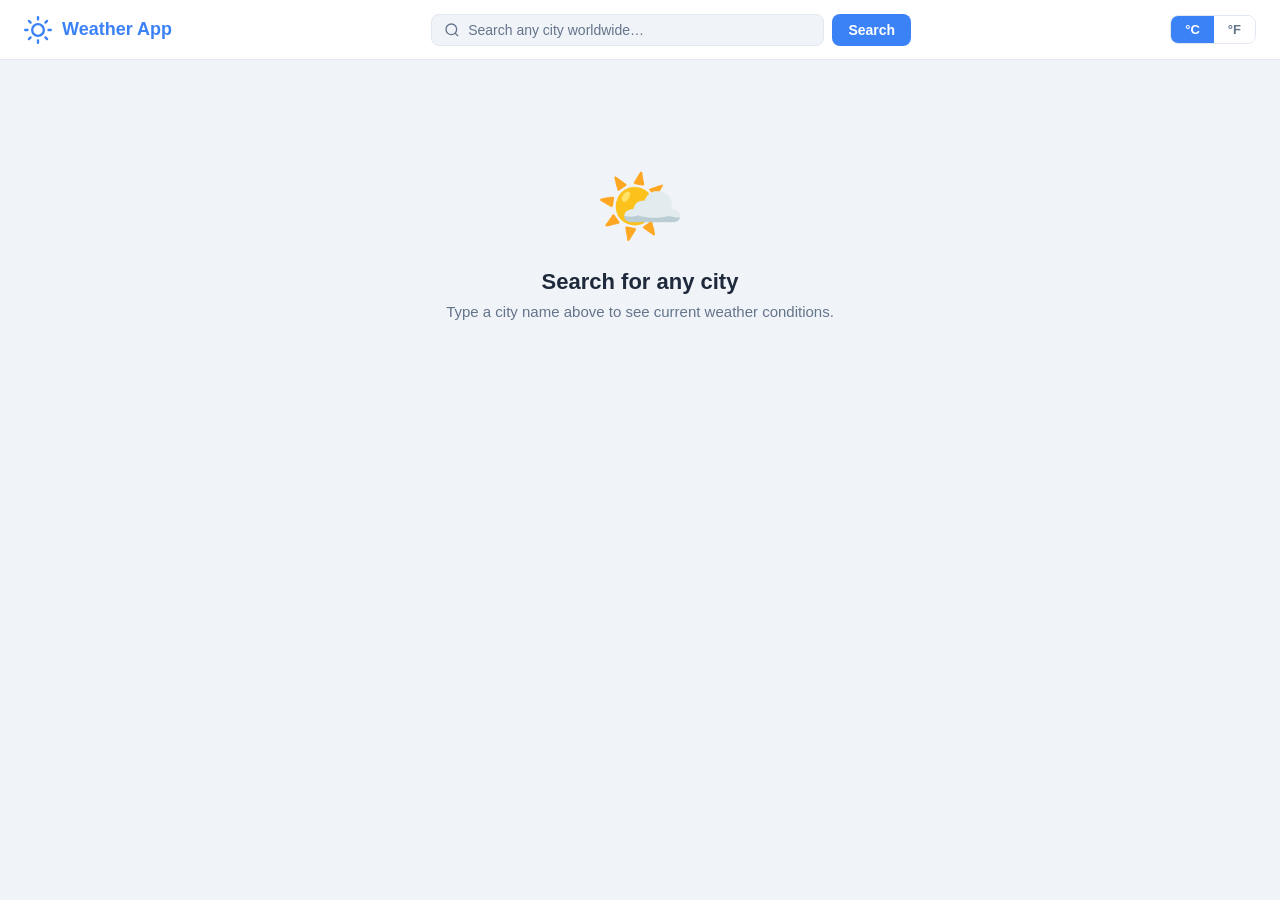
==== index.html @ 0bf8db58 "feat(wp-72): Build the weather dashboard All required functions, data fields, and features are prese" ====
<!DOCTYPE html>
<html lang="en">
<head>
<meta charset="utf-8">
<meta name="viewport" content="width=device-width, initial-scale=1">
<title>Weather App</title>
<style>
  :root {
    --bg-primary: #f0f4f8;
    --bg-card: #ffffff;
    --accent: #3b82f6;
    --accent-light: #dbeafe;
    --text-primary: #1e293b;
    --text-secondary: #64748b;
    --danger: #ef4444;
    --border: #e2e8f0;
    --radius: 12px;
    --shadow: 0 1px 3px rgba(0,0,0,0.08), 0 1px 2px rgba(0,0,0,0.06);
    --shadow-lg: 0 4px 12px rgba(0,0,0,0.1);
  }

  * { margin: 0; padding: 0; box-sizing: border-box; }

  body {
    font-family: -apple-system, BlinkMacSystemFont, "Segoe UI", Roboto, sans-serif;
    background: var(--bg-primary);
    color: var(--text-primary);
    min-height: 100vh;
    display: flex;
    flex-direction: column;
  }

  /* ── Header ─────────────────────────────────────────────────── */
  header {
    display: flex;
    align-items: center;
    justify-content: space-between;
    padding: 0 24px;
    height: 60px;
    background: var(--bg-card);
    border-bottom: 1px solid var(--border);
    flex-shrink: 0;
    position: sticky;
    top: 0;
    z-index: 10;
  }

  .logo {
    display: flex;
    align-items: center;
    gap: 10px;
    font-size: 18px;
    font-weight: 700;
    color: var(--accent);
    flex-shrink: 0;
  }

  .logo svg { width: 28px; height: 28px; }

  /* ── Search Form ─────────────────────────────────────────────── */
  .search-form {
    display: flex;
    align-items: center;
    flex: 1;
    max-width: 480px;
    margin: 0 24px;
  }

  .search-box {
    display: flex;
    align-items: center;
    background: var(--bg-primary);
    border: 1px solid var(--border);
    border-radius: 8px;
    padding: 7px 12px;
    gap: 8px;
    flex: 1;
    transition: border-color 0.15s, box-shadow 0.15s;
  }

  .search-box:focus-within {
    border-color: var(--accent);
    box-shadow: 0 0 0 3px rgba(59,130,246,0.12);
  }

  .search-box svg { flex-shrink: 0; color: var(--text-secondary); }

  .search-box input {
    border: none;
    background: transparent;
    outline: none;
    font-size: 14px;
    width: 100%;
    color: var(--text-primary);
  }

  .search-box input::placeholder { color: var(--text-secondary); }

  .search-btn {
    margin-left: 8px;
    padding: 8px 16px;
    background: var(--accent);
    color: white;
    border: none;
    border-radius: 8px;
    font-size: 14px;
    font-weight: 600;
    cursor: pointer;
    transition: background 0.15s;
    white-space: nowrap;
  }
  .search-btn:hover { background: #2563eb; }
  .search-btn:disabled { background: var(--text-secondary); cursor: not-allowed; }

  /* ── Unit Toggle ─────────────────────────────────────────────── */
  .unit-toggle {
    display: flex;
    border-radius: 8px;
    overflow: hidden;
    border: 1px solid var(--border);
    flex-shrink: 0;
  }

  .unit-toggle button {
    padding: 6px 14px;
    border: none;
    background: var(--bg-card);
    cursor: pointer;
    font-size: 13px;
    font-weight: 600;
    color: var(--text-secondary);
    transition: background 0.15s, color 0.15s;
  }

  .unit-toggle button.active {
    background: var(--accent);
    color: white;
  }

  /* ── Main Content ────────────────────────────────────────────── */
  main {
    flex: 1;
    padding: 32px 24px;
    max-width: 900px;
    width: 100%;
    margin: 0 auto;
  }

  /* ── Recent Searches ─────────────────────────────────────────── */
  .recent-section {
    margin-bottom: 24px;
    display: none;
  }

  .recent-section.visible { display: block; }

  .recent-label {
    font-size: 12px;
    font-weight: 600;
    text-transform: uppercase;
    letter-spacing: 0.05em;
    color: var(--text-secondary);
    margin-bottom: 10px;
  }

  .recent-list {
    display: flex;
    flex-wrap: wrap;
    gap: 8px;
  }

  .recent-chip {
    display: flex;
    align-items: center;
    gap: 6px;
    padding: 6px 12px;
    background: var(--bg-card);
    border: 1px solid var(--border);
    border-radius: 20px;
    font-size: 13px;
    cursor: pointer;
    transition: border-color 0.15s, background 0.15s;
  }

  .recent-chip:hover {
    border-color: var(--accent);
    background: var(--accent-light);
    color: var(--accent);
  }

  /* ── State Containers ────────────────────────────────────────── */
  .state { display: none; }
  .state.active { display: flex; }

  /* Welcome state */
  #welcome-state {
    flex-direction: column;
    align-items: center;
    justify-content: center;
    text-align: center;
    padding: 60px 24px;
    color: var(--text-secondary);
    min-height: 300px;
  }

  #welcome-state .welcome-icon { font-size: 72px; margin-bottom: 20px; }
  #welcome-state h2 { font-size: 22px; color: var(--text-primary); margin-bottom: 8px; font-weight: 700; }
  #welcome-state p { font-size: 15px; }

  /* Loading state */
  #loading-state {
    flex-direction: column;
    align-items: center;
    justify-content: center;
    padding: 60px 24px;
    min-height: 300px;
  }

  .spinner {
    width: 44px;
    height: 44px;
    border: 4px solid var(--border);
    border-top-color: var(--accent);
    border-radius: 50%;
    animation: spin 0.8s linear infinite;
    margin-bottom: 16px;
  }

  @keyframes spin { to { transform: rotate(360deg); } }

  .loading-text { font-size: 15px; color: var(--text-secondary); }

  /* Error state */
  #error-state {
    flex-direction: column;
    align-items: center;
    justify-content: center;
    text-align: center;
    padding: 60px 24px;
    min-height: 300px;
  }

  .error-icon { font-size: 56px; margin-bottom: 16px; }

  #error-state h2 {
    font-size: 20px;
    color: var(--text-primary);
    margin-bottom: 8px;
    font-weight: 700;
  }

  #error-message {
    font-size: 14px;
    color: var(--text-secondary);
    margin-bottom: 20px;
    max-width: 360px;
  }

  .retry-btn {
    padding: 9px 20px;
    background: var(--accent);
    color: white;
    border: none;
    border-radius: 8px;
    font-size: 14px;
    font-weight: 600;
    cursor: pointer;
    transition: background 0.15s;
  }
  .retry-btn:hover { background: #2563eb; }

  /* ── Weather Display ─────────────────────────────────────────── */
  #weather-state {
    flex-direction: column;
  }

  .weather-header {
    margin-bottom: 20px;
  }

  .weather-header h1 {
    font-size: 26px;
    font-weight: 700;
    margin-bottom: 4px;
  }

  .weather-header .updated {
    font-size: 13px;
    color: var(--text-secondary);
  }

  /* Hero weather card */
  .current-weather {
    background: linear-gradient(135deg, #3b82f6, #60a5fa);
    color: white;
    border-radius: var(--radius);
    padding: 36px 40px;
    display: flex;
    align-items: center;
    justify-content: space-between;
    box-shadow: var(--shadow-lg);
    margin-bottom: 20px;
  }

  .current-left {
    display: flex;
    flex-direction: column;
    gap: 6px;
  }

  .weather-icon-large {
    font-size: 72px;
    line-height: 1;
    margin-bottom: 4px;
  }

  .condition-label {
    font-size: 18px;
    font-weight: 500;
    opacity: 0.92;
  }

  .feels-like {
    font-size: 14px;
    opacity: 0.75;
  }

  .current-right {
    text-align: right;
  }

  .temp-value {
    font-size: 72px;
    font-weight: 800;
    line-height: 1;
  }

  .temp-unit-label {
    font-size: 22px;
    font-weight: 600;
    opacity: 0.8;
  }

  /* Detail grid */
  .detail-grid {
    display: grid;
    grid-template-columns: repeat(3, 1fr);
    gap: 16px;
    margin-bottom: 20px;
  }

  .detail-card {
    background: var(--bg-card);
    border-radius: var(--radius);
    padding: 20px 16px;
    box-shadow: var(--shadow);
    text-align: center;
  }

  .detail-icon { font-size: 26px; margin-bottom: 8px; }
  .detail-value { font-size: 20px; font-weight: 700; margin-bottom: 4px; }
  .detail-label {
    font-size: 11px;
    color: var(--text-secondary);
    text-transform: uppercase;
    letter-spacing: 0.05em;
  }

  /* Extra details row */
  .extra-grid {
    display: grid;
    grid-template-columns: repeat(3, 1fr);
    gap: 16px;
    margin-bottom: 24px;
  }

  /* Forecast section */
  .forecast-section h2 {
    font-size: 17px;
    font-weight: 700;
    margin-bottom: 14px;
    color: var(--text-primary);
  }

  .forecast-row {
    display: grid;
    grid-template-columns: repeat(3, 1fr);
    gap: 14px;
  }

  .forecast-day {
    background: var(--bg-card);
    border-radius: var(--radius);
    padding: 20px 12px;
    text-align: center;
    box-shadow: var(--shadow);
    transition: transform 0.15s, box-shadow 0.15s;
  }

  .forecast-day:hover {
    transform: translateY(-2px);
    box-shadow: var(--shadow-lg);
  }

  .forecast-day .day-label {
    font-size: 13px;
    font-weight: 600;
    color: var(--text-secondary);
    margin-bottom: 10px;
  }

  .forecast-day .day-icon { font-size: 32px; margin-bottom: 10px; }

  .forecast-day .day-temp {
    font-size: 17px;
    font-weight: 700;
  }

  .forecast-day .day-low {
    font-size: 13px;
    color: var(--text-secondary);
    margin-top: 2px;
  }

  /* ── Responsive ──────────────────────────────────────────────── */
  @media (max-width: 640px) {
    header {
      flex-wrap: wrap;
      height: auto;
      padding: 12px 16px;
      gap: 10px;
    }

    .search-form {
      order: 3;
      flex: 1 1 100%;
      margin: 0;
    }

    main { padding: 20px 16px; }

    .current-weather {
      flex-direction: column;
      text-align: center;
      padding: 28px 24px;
      gap: 20px;
    }

    .current-right { text-align: center; }
    .temp-value { font-size: 56px; }
    .weather-icon-large { font-size: 56px; }
    .detail-grid { grid-template-columns: repeat(3, 1fr); gap: 10px; }
    .extra-grid { grid-template-columns: repeat(3, 1fr); gap: 10px; }
    .detail-card { padding: 14px 10px; }
    .detail-value { font-size: 16px; }
    .forecast-row { gap: 10px; }
    .forecast-day { padding: 14px 8px; }
  }

  @media (max-width: 400px) {
    .detail-grid { grid-template-columns: 1fr 1fr; }
    .extra-grid { grid-template-columns: 1fr 1fr; }
    .forecast-row { grid-template-columns: 1fr; }
  }
</style>
</head>
<body>

<header>
  <div class="logo">
    <svg viewBox="0 0 24 24" fill="none" stroke="currentColor" stroke-width="2"
         stroke-linecap="round" stroke-linejoin="round" aria-hidden="true">
      <circle cx="12" cy="12" r="5"/>
      <line x1="12" y1="1" x2="12" y2="3"/>
      <line x1="12" y1="21" x2="12" y2="23"/>
      <line x1="4.22" y1="4.22" x2="5.64" y2="5.64"/>
      <line x1="18.36" y1="18.36" x2="19.78" y2="19.78"/>
      <line x1="1" y1="12" x2="3" y2="12"/>
      <line x1="21" y1="12" x2="23" y2="12"/>
      <line x1="4.22" y1="19.78" x2="5.64" y2="18.36"/>
      <line x1="18.36" y1="5.64" x2="19.78" y2="4.22"/>
    </svg>
    Weather App
  </div>

  <form class="search-form" id="search-form" role="search" aria-label="Search for a city">
    <div class="search-box">
      <svg width="16" height="16" viewBox="0 0 24 24" fill="none"
           stroke="currentColor" stroke-width="2" aria-hidden="true">
        <circle cx="11" cy="11" r="8"/>
        <line x1="21" y1="21" x2="16.65" y2="16.65"/>
      </svg>
      <input
        type="search"
        id="city-input"
        placeholder="Search any city worldwide…"
        aria-label="City name"
        autocomplete="off"
        autocorrect="off"
        spellcheck="false"
      >
    </div>
    <button type="submit" class="search-btn" id="search-btn">Search</button>
  </form>

  <div class="unit-toggle" role="radiogroup" aria-label="Temperature unit">
    <button id="btn-c" class="active" role="radio" aria-checked="true">°C</button>
    <button id="btn-f" role="radio" aria-checked="false">°F</button>
  </div>
</header>

<main>
  <!-- Recent searches -->
  <div class="recent-section" id="recent-section" aria-label="Recent searches">
    <div class="recent-label">Recent searches</div>
    <div class="recent-list" id="recent-list"></div>
  </div>

  <!-- Welcome state -->
  <div class="state active" id="welcome-state" aria-live="polite">
    <div class="welcome-icon" aria-hidden="true">🌤️</div>
    <h2>Search for any city</h2>
    <p>Type a city name above to see current weather conditions.</p>
  </div>

  <!-- Loading state -->
  <div class="state" id="loading-state" aria-live="polite" aria-label="Loading weather data">
    <div class="spinner" role="status" aria-label="Loading"></div>
    <div class="loading-text" id="loading-text">Fetching weather data…</div>
  </div>

  <!-- Error state -->
  <div class="state" id="error-state" aria-live="assertive">
    <div class="error-icon" aria-hidden="true">⚠️</div>
    <h2>Something went wrong</h2>
    <p id="error-message">Unable to fetch weather data. Please try again.</p>
    <button class="retry-btn" id="retry-btn" type="button">Try again</button>
  </div>

  <!-- Weather display -->
  <div class="state" id="weather-state" aria-live="polite">
    <!-- populated by renderWeatherData() -->
  </div>
</main>

<script>
(function () {
  "use strict";

  /* ─── State ─────────────────────────────────────────────────── */
  var useFahrenheit = false;
  var lastCity = "";
  var lastData = null;
  var HISTORY_KEY = "weather_search_history";
  var MAX_HISTORY = 8;

  /* ─── Weather code → emoji map ──────────────────────────────── */
  var WEATHER_ICONS = {
    113: "☀️", 116: "⛅", 119: "☁️", 122: "☁️",
    143: "🌫️", 176: "🌦️", 179: "🌨️", 182: "🌧️", 185: "🌧️",
    200: "⛈️", 227: "❄️", 230: "🌨️",
    248: "🌫️", 260: "🌫️",
    263: "🌦️", 266: "🌦️",
    281: "🌧️", 284: "🌧️",
    293: "🌦️", 296: "🌦️",
    299: "🌧️", 302: "🌧️", 305: "🌧️", 308: "🌧️",
    311: "🌧️", 314: "🌧️", 317: "🌧️", 320: "🌨️",
    323: "🌨️", 326: "🌨️", 329: "❄️", 332: "❄️",
    335: "❄️", 338: "❄️", 350: "🌧️",
    353: "🌦️", 356: "🌧️", 359: "🌧️",
    362: "🌨️", 365: "🌨️", 368: "🌨️", 371: "❄️",
    374: "🌨️", 377: "🌨️",
    386: "⛈️", 389: "⛈️", 392: "⛈️", 395: "⛈️"
  };

  function getWeatherIcon(code) {
    return WEATHER_ICONS[parseInt(code, 10)] || "🌡️";
  }

  /* ─── Temperature helpers ───────────────────────────────────── */
  function toF(c) { return Math.round(parseFloat(c) * 9 / 5 + 32); }

  function displayTemp(celsius) {
    var c = parseFloat(celsius);
    if (useFahrenheit) return toF(c) + "°F";
    return Math.round(c) + "°C";
  }

  function tempNumeric(celsius) {
    var c = parseFloat(celsius);
    return useFahrenheit ? toF(c) : Math.round(c);
  }

  function tempUnitLabel() {
    return useFahrenheit ? "°F" : "°C";
  }

  /* ─── localStorage history ──────────────────────────────────── */
  function loadHistory() {
    try {
      var raw = localStorage.getItem(HISTORY_KEY);
      return raw ? JSON.parse(raw) : [];
    } catch (e) {
      return [];
    }
  }

  function saveToHistory(cityName) {
    var history = loadHistory();
    history = history.filter(function (h) {
      return h.toLowerCase() !== cityName.toLowerCase();
    });
    history.unshift(cityName);
    if (history.length > MAX_HISTORY) history = history.slice(0, MAX_HISTORY);
    try {
      localStorage.setItem(HISTORY_KEY, JSON.stringify(history));
    } catch (e) { /* storage unavailable */ }
    renderHistory();
  }

  function renderHistory() {
    var history = loadHistory();
    var section = document.getElementById("recent-section");
    var list = document.getElementById("recent-list");

    if (!history.length) {
      section.classList.remove("visible");
      return;
    }

    section.classList.add("visible");
    list.innerHTML = "";
    history.forEach(function (city) {
      var chip = document.createElement("button");
      chip.type = "button";
      chip.className = "recent-chip";
      chip.textContent = city;
      chip.setAttribute("aria-label", "Search " + city);
      chip.addEventListener("click", function () {
        document.getElementById("city-input").value = city;
        handleSearch(city);
      });
      list.appendChild(chip);
    });
  }

  /* ─── API ────────────────────────────────────────────────────── */
  async function getWeatherData(city) {
    var url = "https://wttr.in/" + encodeURIComponent(city.trim()) + "?format=j1";
    var response = await fetch(url);

    if (!response.ok) {
      throw new Error("City not found or server error (HTTP " + response.status + ").");
    }

    var data = await response.json();

    // wttr.in returns data for (0,0) with empty areaName when city is unknown
    var areaName = (
      data.nearest_area &&
      data.nearest_area[0] &&
      data.nearest_area[0].areaName &&
      data.nearest_area[0].areaName[0] &&
      data.nearest_area[0].areaName[0].value
    ) || "";

    if (!areaName) {
      throw new Error("City “" + city + "” not found. Please check the spelling and try again.");
    }

    return data;
  }

  /* ─── Render ─────────────────────────────────────────────────── */
  function renderWeatherData(data) {
    var cc = data.current_condition[0];
    var area = data.nearest_area[0];
    var areaName = area.areaName[0].value;
    var country = area.country[0].value;
    var region = (area.region && area.region[0] && area.region[0].value) || "";

    var cityDisplay = areaName + (region && region !== areaName ? ", " + region : "") + ", " + country;

    var code = cc.weatherCode;
    var icon = getWeatherIcon(code);
    var desc = (cc.weatherDesc && cc.weatherDesc[0] && cc.weatherDesc[0].value) || "N/A";
    var uvIndex = cc.uvIndex || "N/A";
    var visibility = cc.visibility || "N/A";
    var windDir = cc.winddir16Point || "";
    var windKph = cc.windspeedKmph || "0";
    var windMph = cc.windspeedMiles || "0";
    var windDisplay = useFahrenheit
      ? windMph + " mph " + windDir
      : windKph + " km/h " + windDir;

    var now = new Date();
    var updated = now.toLocaleTimeString([], { hour: "2-digit", minute: "2-digit" });

    // Build 3-day forecast from data.weather[]
    var forecastHtml = "";
    if (data.weather && data.weather.length) {
      forecastHtml = data.weather.map(function (day, idx) {
        var dayDate = new Date(day.date + "T12:00:00");
        var dayLabel = idx === 0 ? "Today"
          : dayDate.toLocaleDateString([], { weekday: "short" });

        // Use midday hourly condition for icon if available
        var dayCode = day.hourly && day.hourly[4]
          ? day.hourly[4].weatherCode
          : (day.hourly && day.hourly[0] ? day.hourly[0].weatherCode : code);
        var dayIcon = getWeatherIcon(dayCode);

        var hiC = day.maxtempC;
        var loC = day.mintempC;
        var hiF = day.maxtempF;
        var loF = day.mintempF;
        var hiDisplay = useFahrenheit ? Math.round(hiF) + "°F" : Math.round(hiC) + "°C";
        var loDisplay = useFahrenheit ? Math.round(loF) + "°F" : Math.round(loC) + "°C";

        return '<div class="forecast-day">' +
          '<div class="day-label">' + dayLabel + '</div>' +
          '<div class="day-icon" aria-hidden="true">' + dayIcon + '</div>' +
          '<div class="day-temp">' + hiDisplay + '</div>' +
          '<div class="day-low">' + loDisplay + '</div>' +
          '</div>';
      }).join("");
    }

    var panel = document.getElementById("weather-state");
    panel.innerHTML =
      '<div class="weather-header">' +
        '<h1 id="weather-city-name">' + escapeHtml(cityDisplay) + '</h1>' +
        '<div class="updated">Updated at ' + updated + '</div>' +
      '</div>' +

      '<div class="current-weather" role="region" aria-label="Current conditions">' +
        '<div class="current-left">' +
          '<div class="weather-icon-large" aria-label="' + escapeHtml(desc) + '">' + icon + '</div>' +
          '<div class="condition-label">' + escapeHtml(desc) + '</div>' +
          '<div class="feels-like">Feels like ' + displayTemp(cc.FeelsLikeC) + '</div>' +
        '</div>' +
        '<div class="current-right">' +
          '<div class="temp-value" id="hero-temp">' + tempNumeric(cc.temp_C) + '</div>' +
          '<div class="temp-unit-label">' + tempUnitLabel() + '</div>' +
        '</div>' +
      '</div>' +

      '<div class="detail-grid" role="region" aria-label="Weather details">' +
        '<div class="detail-card">' +
          '<div class="detail-icon" aria-hidden="true">💧</div>' +
          '<div class="detail-value">' + cc.humidity + '%</div>' +
          '<div class="detail-label">Humidity</div>' +
        '</div>' +
        '<div class="detail-card">' +
          '<div class="detail-icon" aria-hidden="true">🌬️</div>' +
          '<div class="detail-value">' + escapeHtml(windDisplay) + '</div>' +
          '<div class="detail-label">Wind</div>' +
        '</div>' +
        '<div class="detail-card">' +
          '<div class="detail-icon" aria-hidden="true">📊</div>' +
          '<div class="detail-value">' + cc.pressure + ' hPa</div>' +
          '<div class="detail-label">Pressure</div>' +
        '</div>' +
      '</div>' +

      '<div class="extra-grid" role="region" aria-label="Additional details">' +
        '<div class="detail-card">' +
          '<div class="detail-icon" aria-hidden="true">☀️</div>' +
          '<div class="detail-value">' + uvIndex + '</div>' +
          '<div class="detail-label">UV Index</div>' +
        '</div>' +
        '<div class="detail-card">' +
          '<div class="detail-icon" aria-hidden="true">👁️</div>' +
          '<div class="detail-value">' + visibility + ' km</div>' +
          '<div class="detail-label">Visibility</div>' +
        '</div>' +
        '<div class="detail-card">' +
          '<div class="detail-icon" aria-hidden="true">🌡️</div>' +
          '<div class="detail-value">' + displayTemp(cc.temp_C) + '</div>' +
          '<div class="detail-label">Temperature</div>' +
        '</div>' +
      '</div>' +

      (forecastHtml
        ? '<div class="forecast-section" role="region" aria-label="3-day forecast">' +
            '<h2>3-Day Forecast</h2>' +
            '<div class="forecast-row">' + forecastHtml + '</div>' +
          '</div>'
        : "");
  }

  /* ─── XSS protection ────────────────────────────────────────── */
  function escapeHtml(str) {
    return String(str)
      .replace(/&/g, "&amp;")
      .replace(/</g, "&lt;")
      .replace(/>/g, "&gt;")
      .replace(/"/g, "&quot;")
      .replace(/'/g, "&#39;");
  }

  /* ─── State management ──────────────────────────────────────── */
  function showState(name) {
    ["welcome-state", "loading-state", "error-state", "weather-state"].forEach(function (id) {
      var el = document.getElementById(id);
      if (el) {
        el.classList.toggle("active", id === name);
      }
    });
  }

  function showError(msg) {
    document.getElementById("error-message").textContent = msg;
    showState("error-state");
  }

  /* ─── Handle search ─────────────────────────────────────────── */
  async function handleSearch(city) {
    city = (city || "").trim();
    if (!city) return;

    lastCity = city;
    showState("loading-state");
    document.getElementById("loading-text").textContent = 'Fetching weather for "' + city + '"…';
    document.getElementById("search-btn").disabled = true;

    try {
      var data = await getWeatherData(city);
      lastData = data;
      saveToHistory(city);
      renderWeatherData(data);
      showState("weather-state");
    } catch (err) {
      var msg = (err && err.message) || "Unable to fetch weather data. Please try again.";
      showError(msg);
    } finally {
      document.getElementById("search-btn").disabled = false;
    }
  }

  /* ─── Re-render on unit toggle (no new fetch) ───────────────── */
  function rerenderIfLoaded() {
    if (lastData) {
      renderWeatherData(lastData);
      showState("weather-state");
    }
  }

  /* ─── Event listeners ───────────────────────────────────────── */
  document.getElementById("search-form").addEventListener("submit", function (e) {
    e.preventDefault();
    handleSearch(document.getElementById("city-input").value);
  });

  document.getElementById("btn-c").addEventListener("click", function () {
    if (useFahrenheit) {
      useFahrenheit = false;
      document.getElementById("btn-c").classList.add("active");
      document.getElementById("btn-c").setAttribute("aria-checked", "true");
      document.getElementById("btn-f").classList.remove("active");
      document.getElementById("btn-f").setAttribute("aria-checked", "false");
      rerenderIfLoaded();
    }
  });

  document.getElementById("btn-f").addEventListener("click", function () {
    if (!useFahrenheit) {
      useFahrenheit = true;
      document.getElementById("btn-f").classList.add("active");
      document.getElementById("btn-f").setAttribute("aria-checked", "true");
      document.getElementById("btn-c").classList.remove("active");
      document.getElementById("btn-c").setAttribute("aria-checked", "false");
      rerenderIfLoaded();
    }
  });

  document.getElementById("retry-btn").addEventListener("click", function () {
    if (lastCity) handleSearch(lastCity);
    else showState("welcome-state");
  });

  /* ─── Init ──────────────────────────────────────────────────── */
  renderHistory();

  // Restore last unit preference
  try {
    if (localStorage.getItem("weather_unit") === "F") {
      useFahrenheit = true;
      document.getElementById("btn-f").classList.add("active");
      document.getElementById("btn-f").setAttribute("aria-checked", "true");
      document.getElementById("btn-c").classList.remove("active");
      document.getElementById("btn-c").setAttribute("aria-checked", "false");
    }
  } catch (e) { /* ignore */ }

  // Persist unit preference on toggle
  document.getElementById("btn-c").addEventListener("click", function () {
    try { localStorage.setItem("weather_unit", "C"); } catch (e) { /* ignore */ }
  });
  document.getElementById("btn-f").addEventListener("click", function () {
    try { localStorage.setItem("weather_unit", "F"); } catch (e) { /* ignore */ }
  });

})();
</script>
</body>
</html>
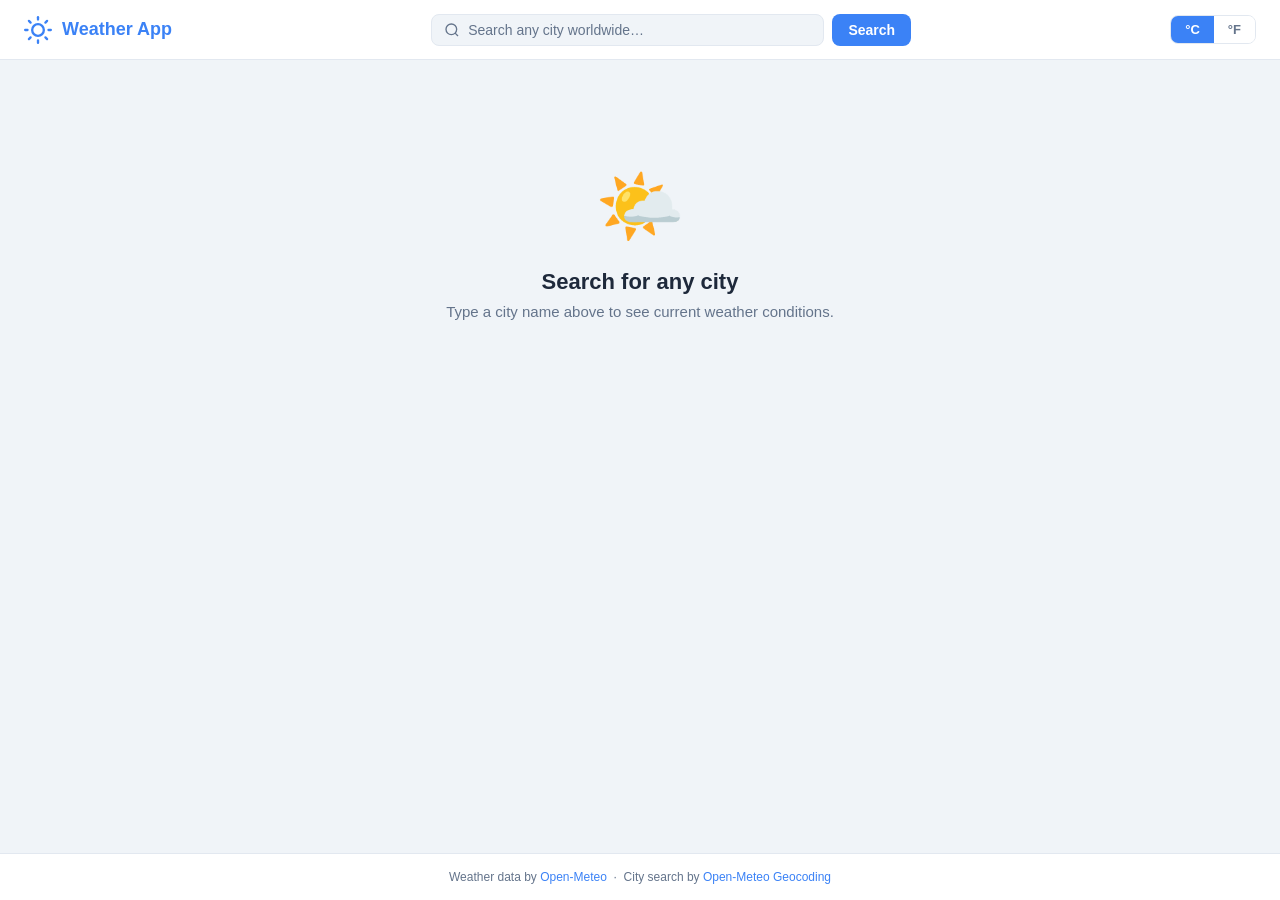
==== commit 56da8329: "feat(wp-76): Implement error handling and polish the UI Everything checks out. Here's a summary of w" ====
--- a/index.html
+++ b/index.html
@@ -66,6 +66,11 @@
     margin: 0 24px;
   }
 
+  .search-wrapper {
+    position: relative;
+    flex: 1;
+  }
+
   .search-box {
     display: flex;
     align-items: center;
@@ -74,7 +79,7 @@
     border-radius: 8px;
     padding: 7px 12px;
     gap: 8px;
-    flex: 1;
+    width: 100%;
     transition: border-color 0.15s, box-shadow 0.15s;
   }
 
@@ -96,6 +101,54 @@
 
   .search-box input::placeholder { color: var(--text-secondary); }
 
+  /* ── City Dropdown ───────────────────────────────────────────── */
+  .city-dropdown {
+    position: absolute;
+    top: calc(100% + 4px);
+    left: 0;
+    right: 0;
+    background: var(--bg-card);
+    border: 1px solid var(--border);
+    border-radius: 8px;
+    box-shadow: var(--shadow-lg);
+    z-index: 200;
+    overflow: hidden;
+  }
+
+  .city-dropdown[hidden] { display: none; }
+
+  .city-dropdown-item {
+    display: flex;
+    align-items: baseline;
+    gap: 8px;
+    padding: 10px 14px;
+    cursor: pointer;
+    font-size: 14px;
+    transition: background 0.1s;
+    border-bottom: 1px solid var(--border);
+  }
+
+  .city-dropdown-item:last-child { border-bottom: none; }
+
+  .city-dropdown-item:hover,
+  .city-dropdown-item.highlighted {
+    background: var(--accent-light);
+  }
+
+  .city-dropdown-item .city-name {
+    font-weight: 600;
+    color: var(--text-primary);
+  }
+
+  .city-dropdown-item .city-region {
+    font-size: 12px;
+    color: var(--text-secondary);
+    white-space: nowrap;
+    overflow: hidden;
+    text-overflow: ellipsis;
+  }
+
+  /* ── Search Button ───────────────────────────────────────────── */
   .search-btn {
     margin-left: 8px;
     padding: 8px 16px;
@@ -460,8 +513,64 @@
   @media (max-width: 400px) {
     .detail-grid { grid-template-columns: 1fr 1fr; }
     .extra-grid { grid-template-columns: 1fr 1fr; }
+    .detail-grid .detail-card:last-child,
+    .extra-grid .detail-card:last-child { grid-column: span 2; }
     .forecast-row { grid-template-columns: 1fr; }
   }
+
+  /* ── Search loading indicator ────────────────────────────────── */
+  .search-spinner {
+    width: 14px;
+    height: 14px;
+    border: 2px solid var(--border);
+    border-top-color: var(--accent);
+    border-radius: 50%;
+    animation: spin 0.7s linear infinite;
+    flex-shrink: 0;
+    display: none;
+  }
+
+  .search-spinner.visible { display: block; }
+
+  /* ── Dropdown empty/error states ─────────────────────────────── */
+  .city-dropdown-empty {
+    padding: 12px 14px;
+    font-size: 13px;
+    color: var(--text-secondary);
+    text-align: center;
+    font-style: italic;
+  }
+
+  /* ── State fade-in transitions ───────────────────────────────── */
+  .state.active {
+    animation: stateFadeIn 0.18s ease-out;
+  }
+
+  @keyframes stateFadeIn {
+    from { opacity: 0; transform: translateY(5px); }
+    to   { opacity: 1; transform: translateY(0); }
+  }
+
+  /* ── Footer ──────────────────────────────────────────────────── */
+  footer {
+    text-align: center;
+    padding: 16px 24px;
+    font-size: 12px;
+    color: var(--text-secondary);
+    border-top: 1px solid var(--border);
+    background: var(--bg-card);
+    margin-top: auto;
+  }
+
+  footer a {
+    color: var(--accent);
+    text-decoration: none;
+  }
+
+  footer a:hover { text-decoration: underline; }
+
+  /* ── Error type icon variants ────────────────────────────────── */
+  .error-icon { transition: none; }
 </style>
 </head>
 <body>
@@ -484,21 +593,28 @@
   </div>
 
   <form class="search-form" id="search-form" role="search" aria-label="Search for a city">
-    <div class="search-box">
-      <svg width="16" height="16" viewBox="0 0 24 24" fill="none"
-           stroke="currentColor" stroke-width="2" aria-hidden="true">
-        <circle cx="11" cy="11" r="8"/>
-        <line x1="21" y1="21" x2="16.65" y2="16.65"/>
-      </svg>
-      <input
-        type="search"
-        id="city-input"
-        placeholder="Search any city worldwide…"
-        aria-label="City name"
-        autocomplete="off"
-        autocorrect="off"
-        spellcheck="false"
-      >
+    <div class="search-wrapper">
+      <div class="search-box">
+        <svg width="16" height="16" viewBox="0 0 24 24" fill="none"
+             stroke="currentColor" stroke-width="2" aria-hidden="true">
+          <circle cx="11" cy="11" r="8"/>
+          <line x1="21" y1="21" x2="16.65" y2="16.65"/>
+        </svg>
+        <span class="search-spinner" id="search-spinner" aria-hidden="true"></span>
+        <input
+          type="search"
+          id="city-input"
+          placeholder="Search any city worldwide…"
+          aria-label="City name"
+          aria-autocomplete="list"
+          aria-controls="city-dropdown"
+          autocomplete="off"
+          autocorrect="off"
+          spellcheck="false"
+        >
+      </div>
+      <div id="city-dropdown" class="city-dropdown" role="listbox"
+           aria-label="City suggestions" hidden></div>
     </div>
     <button type="submit" class="search-btn" id="search-btn">Search</button>
   </form>
@@ -543,38 +659,61 @@
   </div>
 </main>
 
+<footer>
+  Weather data by <a href="https://open-meteo.com/" target="_blank" rel="noopener noreferrer">Open-Meteo</a>
+  &nbsp;&middot;&nbsp;
+  City search by <a href="https://open-meteo.com/en/docs/geocoding-api" target="_blank" rel="noopener noreferrer">Open-Meteo Geocoding</a>
+</footer>
+
 <script>
 (function () {
   "use strict";
 
   /* ─── State ─────────────────────────────────────────────────── */
   var useFahrenheit = false;
-  var lastCity = "";
-  var lastData = null;
-  var HISTORY_KEY = "weather_search_history";
+  var lastCity = null;   // city info object: { name, displayName, lat, lon }
+  var lastData = null;   // Open-Meteo weather response
+  var HISTORY_KEY = "weather_v2_history";
   var MAX_HISTORY = 8;
 
-  /* ─── Weather code → emoji map ──────────────────────────────── */
-  var WEATHER_ICONS = {
-    113: "☀️", 116: "⛅", 119: "☁️", 122: "☁️",
-    143: "🌫️", 176: "🌦️", 179: "🌨️", 182: "🌧️", 185: "🌧️",
-    200: "⛈️", 227: "❄️", 230: "🌨️",
-    248: "🌫️", 260: "🌫️",
-    263: "🌦️", 266: "🌦️",
-    281: "🌧️", 284: "🌧️",
-    293: "🌦️", 296: "🌦️",
-    299: "🌧️", 302: "🌧️", 305: "🌧️", 308: "🌧️",
-    311: "🌧️", 314: "🌧️", 317: "🌧️", 320: "🌨️",
-    323: "🌨️", 326: "🌨️", 329: "❄️", 332: "❄️",
-    335: "❄️", 338: "❄️", 350: "🌧️",
-    353: "🌦️", 356: "🌧️", 359: "🌧️",
-    362: "🌨️", 365: "🌨️", 368: "🌨️", 371: "❄️",
-    374: "🌨️", 377: "🌨️",
-    386: "⛈️", 389: "⛈️", 392: "⛈️", 395: "⛈️"
+  /* ─── WMO weather code maps ─────────────────────────────────── */
+  var WMO_ICONS = {
+    0: "☀️",
+    1: "🌤️", 2: "⛅", 3: "☁️",
+    45: "🌫️", 48: "🌫️",
+    51: "🌦️", 53: "🌦️", 55: "🌧️",
+    56: "🌧️", 57: "🌧️",
+    61: "🌦️", 63: "🌧️", 65: "🌧️",
+    66: "🌧️", 67: "🌧️",
+    71: "🌨️", 73: "🌨️", 75: "❄️",
+    77: "❄️",
+    80: "🌦️", 81: "🌧️", 82: "🌧️",
+    85: "🌨️", 86: "❄️",
+    95: "⛈️", 96: "⛈️", 99: "⛈️"
   };
 
+  var WMO_DESCRIPTIONS = {
+    0: "Clear sky",
+    1: "Mainly clear", 2: "Partly cloudy", 3: "Overcast",
+    45: "Fog", 48: "Rime fog",
+    51: "Light drizzle", 53: "Moderate drizzle", 55: "Dense drizzle",
+    56: "Light freezing drizzle", 57: "Freezing drizzle",
+    61: "Slight rain", 63: "Moderate rain", 65: "Heavy rain",
+    66: "Slight freezing rain", 67: "Heavy freezing rain",
+    71: "Slight snow", 73: "Moderate snow", 75: "Heavy snow",
+    77: "Snow grains",
+    80: "Slight showers", 81: "Moderate showers", 82: "Violent showers",
+    85: "Slight snow showers", 86: "Heavy snow showers",
+    95: "Thunderstorm",
+    96: "Thunderstorm with hail", 99: "Thunderstorm with heavy hail"
+  };
+
   function getWeatherIcon(code) {
-    return WEATHER_ICONS[parseInt(code, 10)] || "🌡️";
+    return WMO_ICONS[parseInt(code, 10)] || "🌡️";
+  }
+
+  function getWeatherDesc(code) {
+    return WMO_DESCRIPTIONS[parseInt(code, 10)] || "Unknown";
   }
 
   /* ─── Temperature helpers ───────────────────────────────────── */
@@ -582,17 +721,76 @@
 
   function displayTemp(celsius) {
     var c = parseFloat(celsius);
+    if (isNaN(c)) return "N/A";
     if (useFahrenheit) return toF(c) + "°F";
     return Math.round(c) + "°C";
   }
 
   function tempNumeric(celsius) {
     var c = parseFloat(celsius);
+    if (isNaN(c)) return "–";
     return useFahrenheit ? toF(c) : Math.round(c);
   }
 
   function tempUnitLabel() {
     return useFahrenheit ? "°F" : "°C";
+  }
+
+  /* ─── Wind helpers ──────────────────────────────────────────── */
+  function degreesToCompass(deg) {
+    var dirs = ["N","NNE","NE","ENE","E","ESE","SE","SSE","S","SSW","SW","WSW","W","WNW","NW","NNW"];
+    return dirs[Math.round(parseFloat(deg) / 22.5) % 16] || "";
+  }
+
+  /* ─── XSS protection ────────────────────────────────────────── */
+  function escapeHtml(str) {
+    return String(str)
+      .replace(/&/g, "&amp;")
+      .replace(/</g, "&lt;")
+      .replace(/>/g, "&gt;")
+      .replace(/"/g, "&quot;")
+      .replace(/'/g, "&#39;");
+  }
+
+  /* ─── Debounce utility ──────────────────────────────────────── */
+  function debounce(fn, delay) {
+    var timer;
+    return function () {
+      var args = arguments;
+      var ctx = this;
+      clearTimeout(timer);
+      timer = setTimeout(function () { fn.apply(ctx, args); }, delay);
+    };
+  }
+
+  /* ─── Network helpers ───────────────────────────────────────── */
+  function isOnline() {
+    return typeof navigator.onLine === "undefined" || navigator.onLine;
+  }
+
+  function classifyFetchError(err, status) {
+    if (!isOnline()) {
+      return { type: "network", message: "No internet connection. Please check your network and try again." };
+    }
+    if (err && err.name === "AbortError") {
+      return { type: "timeout", message: "Request timed out. Please check your connection and try again." };
+    }
+    if (status === 429) {
+      return { type: "rate-limit", message: "Too many requests. Please wait a moment and try again." };
+    }
+    if (status >= 500) {
+      return { type: "server", message: "Weather service is temporarily unavailable. Please try again later." };
+    }
+    if (err && err.message) {
+      return { type: "unknown", message: err.message };
+    }
+    return { type: "unknown", message: "Unable to fetch weather data. Please try again." };
+  }
+
+  /* ─── Search spinner ─────────────────────────────────────────── */
+  function setSearchSpinner(visible) {
+    var el = document.getElementById("search-spinner");
+    if (el) el.classList.toggle("visible", !!visible);
   }
 
   /* ─── localStorage history ──────────────────────────────────── */
@@ -605,12 +803,12 @@
     }
   }
 
-  function saveToHistory(cityName) {
+  function saveToHistory(cityInfo) {
     var history = loadHistory();
     history = history.filter(function (h) {
-      return h.toLowerCase() !== cityName.toLowerCase();
+      return h.displayName.toLowerCase() !== cityInfo.displayName.toLowerCase();
     });
-    history.unshift(cityName);
+    history.unshift(cityInfo);
     if (history.length > MAX_HISTORY) history = history.slice(0, MAX_HISTORY);
     try {
       localStorage.setItem(HISTORY_KEY, JSON.stringify(history));
@@ -630,93 +828,237 @@
 
     section.classList.add("visible");
     list.innerHTML = "";
-    history.forEach(function (city) {
+    history.forEach(function (cityInfo) {
       var chip = document.createElement("button");
       chip.type = "button";
       chip.className = "recent-chip";
-      chip.textContent = city;
-      chip.setAttribute("aria-label", "Search " + city);
+      chip.textContent = cityInfo.displayName || cityInfo.name;
+      chip.setAttribute("aria-label", "Search " + (cityInfo.displayName || cityInfo.name));
       chip.addEventListener("click", function () {
-        document.getElementById("city-input").value = city;
-        handleSearch(city);
+        document.getElementById("city-input").value = cityInfo.displayName || cityInfo.name;
+        hideDropdown();
+        handleSearchByCity(cityInfo);
       });
       list.appendChild(chip);
     });
   }
 
-  /* ─── API ────────────────────────────────────────────────────── */
-  async function getWeatherData(city) {
-    var url = "https://wttr.in/" + encodeURIComponent(city.trim()) + "?format=j1";
-    var response = await fetch(url);
-
-    if (!response.ok) {
-      throw new Error("City not found or server error (HTTP " + response.status + ").");
-    }
-
+  /* ─── Geocoding API ─────────────────────────────────────────── */
+  var geocodeAbort = null;
+
+  async function fetchCitySuggestions(query, signal) {
+    var url = "https://geocoding-api.open-meteo.com/v1/search?name=" +
+      encodeURIComponent(query) + "&count=5&language=en&format=json";
+    var response = await fetch(url, signal ? { signal: signal } : {});
+    if (!response.ok) return [];
     var data = await response.json();
-
-    // wttr.in returns data for (0,0) with empty areaName when city is unknown
-    var areaName = (
-      data.nearest_area &&
-      data.nearest_area[0] &&
-      data.nearest_area[0].areaName &&
-      data.nearest_area[0].areaName[0] &&
-      data.nearest_area[0].areaName[0].value
-    ) || "";
-
-    if (!areaName) {
-      throw new Error("City “" + city + "” not found. Please check the spelling and try again.");
-    }
-
-    return data;
-  }
-
-  /* ─── Render ─────────────────────────────────────────────────── */
-  function renderWeatherData(data) {
-    var cc = data.current_condition[0];
-    var area = data.nearest_area[0];
-    var areaName = area.areaName[0].value;
-    var country = area.country[0].value;
-    var region = (area.region && area.region[0] && area.region[0].value) || "";
-
-    var cityDisplay = areaName + (region && region !== areaName ? ", " + region : "") + ", " + country;
-
-    var code = cc.weatherCode;
+    return data.results || [];
+  }
+
+  function buildCityInfo(geoResult) {
+    var parts = [geoResult.name];
+    if (geoResult.admin1 && geoResult.admin1 !== geoResult.name) {
+      parts.push(geoResult.admin1);
+    }
+    if (geoResult.country) parts.push(geoResult.country);
+    return {
+      name: geoResult.name,
+      displayName: parts.filter(Boolean).join(", "),
+      lat: geoResult.latitude,
+      lon: geoResult.longitude
+    };
+  }
+
+  /* ─── Open-Meteo Weather API ────────────────────────────────── */
+  async function fetchWeatherByCoords(lat, lon) {
+    if (!isOnline()) {
+      var offlineErr = new Error("No internet connection. Please check your network and try again.");
+      offlineErr.errorType = "network";
+      throw offlineErr;
+    }
+
+    var url = "https://api.open-meteo.com/v1/forecast" +
+      "?latitude=" + lat + "&longitude=" + lon +
+      "&current=temperature_2m,apparent_temperature,relative_humidity_2m," +
+      "wind_speed_10m,wind_direction_10m,weather_code,pressure_msl,visibility" +
+      "&daily=temperature_2m_max,temperature_2m_min,weather_code,uv_index_max" +
+      "&timezone=auto&forecast_days=3";
+
+    var controller = new AbortController();
+    var timeoutId = setTimeout(function () { controller.abort(); }, 10000);
+
+    try {
+      var response = await fetch(url, { signal: controller.signal });
+      clearTimeout(timeoutId);
+      if (!response.ok) {
+        var classified = classifyFetchError(null, response.status);
+        var httpErr = new Error(classified.message);
+        httpErr.errorType = classified.type;
+        throw httpErr;
+      }
+      return await response.json();
+    } catch (err) {
+      clearTimeout(timeoutId);
+      if (err.errorType) throw err;
+      var info = classifyFetchError(err, null);
+      var wrappedErr = new Error(info.message);
+      wrappedErr.errorType = info.type;
+      throw wrappedErr;
+    }
+  }
+
+  /* ─── Dropdown ──────────────────────────────────────────────── */
+  var currentSuggestions = [];
+  var highlightedIndex = -1;
+
+  function showDropdown(suggestions) {
+    var dropdown = document.getElementById("city-dropdown");
+    dropdown.innerHTML = "";
+    highlightedIndex = -1;
+
+    suggestions.forEach(function (city, idx) {
+      var item = document.createElement("div");
+      item.className = "city-dropdown-item";
+      item.setAttribute("role", "option");
+      item.setAttribute("data-index", String(idx));
+
+      var regionParts = [];
+      if (city.admin1 && city.admin1 !== city.name) regionParts.push(city.admin1);
+      if (city.country) regionParts.push(city.country);
+
+      item.innerHTML =
+        '<span class="city-name">' + escapeHtml(city.name) + '</span>' +
+        (regionParts.length
+          ? '<span class="city-region">' + escapeHtml(regionParts.join(", ")) + '</span>'
+          : "");
+
+      item.addEventListener("mouseenter", function () { setHighlight(idx); });
+      item.addEventListener("mouseleave", function () { setHighlight(-1); });
+      item.addEventListener("mousedown", function (e) {
+        // prevent blur on input before click fires
+        e.preventDefault();
+      });
+      item.addEventListener("click", function () {
+        var cityInfo = buildCityInfo(city);
+        document.getElementById("city-input").value = cityInfo.displayName;
+        hideDropdown();
+        handleSearchByCity(cityInfo);
+      });
+
+      dropdown.appendChild(item);
+    });
+
+    dropdown.hidden = false;
+  }
+
+  function hideDropdown() {
+    var dropdown = document.getElementById("city-dropdown");
+    dropdown.hidden = true;
+    dropdown.innerHTML = "";
+    currentSuggestions = [];
+    highlightedIndex = -1;
+  }
+
+  function showEmptyDropdown(query) {
+    var dropdown = document.getElementById("city-dropdown");
+    dropdown.innerHTML = '<div class="city-dropdown-empty">No cities found for "' +
+      escapeHtml(query) + '"</div>';
+    dropdown.hidden = false;
+  }
+
+  function setHighlight(idx) {
+    highlightedIndex = idx;
+    var items = document.querySelectorAll(".city-dropdown-item");
+    items.forEach(function (item, i) {
+      item.classList.toggle("highlighted", i === idx);
+    });
+  }
+
+  /* ─── Debounced input handler ───────────────────────────────── */
+  var debouncedFetch = debounce(async function (query) {
+    query = query.trim();
+    if (query.length < 2) {
+      hideDropdown();
+      setSearchSpinner(false);
+      return;
+    }
+
+    if (geocodeAbort) {
+      geocodeAbort.abort();
+    }
+    geocodeAbort = new AbortController();
+    var signal = geocodeAbort.signal;
+
+    setSearchSpinner(true);
+
+    try {
+      var suggestions = await fetchCitySuggestions(query, signal);
+      if (signal.aborted) return;
+      geocodeAbort = null;
+      currentSuggestions = suggestions;
+      if (suggestions.length) {
+        showDropdown(suggestions);
+      } else {
+        showEmptyDropdown(query);
+      }
+    } catch (e) {
+      if (e.name !== "AbortError") hideDropdown();
+    } finally {
+      if (!signal.aborted) setSearchSpinner(false);
+    }
+  }, 300);
+
+  /* ─── Render weather (Open-Meteo format) ────────────────────── */
+  function renderWeatherData(data, cityInfo) {
+    var cur = data.current;
+    var daily = data.daily;
+
+    var code = cur.weather_code;
     var icon = getWeatherIcon(code);
-    var desc = (cc.weatherDesc && cc.weatherDesc[0] && cc.weatherDesc[0].value) || "N/A";
-    var uvIndex = cc.uvIndex || "N/A";
-    var visibility = cc.visibility || "N/A";
-    var windDir = cc.winddir16Point || "";
-    var windKph = cc.windspeedKmph || "0";
-    var windMph = cc.windspeedMiles || "0";
+    var desc = getWeatherDesc(code);
+
+    var tempC = cur.temperature_2m;
+    var feelsLikeC = cur.apparent_temperature;
+    var humidity = cur.relative_humidity_2m;
+    var windSpeedKmh = cur.wind_speed_10m;
+    var windDir = degreesToCompass(cur.wind_direction_10m);
+    var pressure = cur.pressure_msl != null ? Math.round(cur.pressure_msl) : "N/A";
+    var visibilityM = cur.visibility;
+
     var windDisplay = useFahrenheit
-      ? windMph + " mph " + windDir
-      : windKph + " km/h " + windDir;
+      ? Math.round(windSpeedKmh * 0.621371) + " mph " + windDir
+      : Math.round(windSpeedKmh) + " km/h " + windDir;
+
+    var visDisplay;
+    if (visibilityM == null) {
+      visDisplay = "N/A";
+    } else if (useFahrenheit) {
+      visDisplay = Math.round(visibilityM / 1609) + " mi";
+    } else {
+      visDisplay = visibilityM >= 1000
+        ? Math.round(visibilityM / 1000) + " km"
+        : visibilityM + " m";
+    }
+
+    var uvIndex = (daily.uv_index_max && daily.uv_index_max[0] != null)
+      ? Math.round(daily.uv_index_max[0])
+      : "N/A";
 
     var now = new Date();
     var updated = now.toLocaleTimeString([], { hour: "2-digit", minute: "2-digit" });
 
-    // Build 3-day forecast from data.weather[]
     var forecastHtml = "";
-    if (data.weather && data.weather.length) {
-      forecastHtml = data.weather.map(function (day, idx) {
-        var dayDate = new Date(day.date + "T12:00:00");
+    if (daily.time && daily.time.length) {
+      forecastHtml = daily.time.map(function (date, idx) {
+        var dayDate = new Date(date + "T12:00:00");
         var dayLabel = idx === 0 ? "Today"
           : dayDate.toLocaleDateString([], { weekday: "short" });
-
-        // Use midday hourly condition for icon if available
-        var dayCode = day.hourly && day.hourly[4]
-          ? day.hourly[4].weatherCode
-          : (day.hourly && day.hourly[0] ? day.hourly[0].weatherCode : code);
+        var dayCode = daily.weather_code[idx];
         var dayIcon = getWeatherIcon(dayCode);
-
-        var hiC = day.maxtempC;
-        var loC = day.mintempC;
-        var hiF = day.maxtempF;
-        var loF = day.mintempF;
-        var hiDisplay = useFahrenheit ? Math.round(hiF) + "°F" : Math.round(hiC) + "°C";
-        var loDisplay = useFahrenheit ? Math.round(loF) + "°F" : Math.round(loC) + "°C";
-
+        var hiC = daily.temperature_2m_max[idx];
+        var loC = daily.temperature_2m_min[idx];
+        var hiDisplay = useFahrenheit ? toF(hiC) + "°F" : Math.round(hiC) + "°C";
+        var loDisplay = useFahrenheit ? toF(loC) + "°F" : Math.round(loC) + "°C";
         return '<div class="forecast-day">' +
           '<div class="day-label">' + dayLabel + '</div>' +
           '<div class="day-icon" aria-hidden="true">' + dayIcon + '</div>' +
@@ -729,7 +1071,7 @@
     var panel = document.getElementById("weather-state");
     panel.innerHTML =
       '<div class="weather-header">' +
-        '<h1 id="weather-city-name">' + escapeHtml(cityDisplay) + '</h1>' +
+        '<h1 id="weather-city-name">' + escapeHtml(cityInfo.displayName) + '</h1>' +
         '<div class="updated">Updated at ' + updated + '</div>' +
       '</div>' +
 
@@ -737,10 +1079,10 @@
         '<div class="current-left">' +
           '<div class="weather-icon-large" aria-label="' + escapeHtml(desc) + '">' + icon + '</div>' +
           '<div class="condition-label">' + escapeHtml(desc) + '</div>' +
-          '<div class="feels-like">Feels like ' + displayTemp(cc.FeelsLikeC) + '</div>' +
+          '<div class="feels-like">Feels like ' + displayTemp(feelsLikeC) + '</div>' +
         '</div>' +
         '<div class="current-right">' +
-          '<div class="temp-value" id="hero-temp">' + tempNumeric(cc.temp_C) + '</div>' +
+          '<div class="temp-value" id="hero-temp">' + tempNumeric(tempC) + '</div>' +
           '<div class="temp-unit-label">' + tempUnitLabel() + '</div>' +
         '</div>' +
       '</div>' +
@@ -748,7 +1090,7 @@
       '<div class="detail-grid" role="region" aria-label="Weather details">' +
         '<div class="detail-card">' +
           '<div class="detail-icon" aria-hidden="true">💧</div>' +
-          '<div class="detail-value">' + cc.humidity + '%</div>' +
+          '<div class="detail-value">' + escapeHtml(String(humidity)) + '%</div>' +
           '<div class="detail-label">Humidity</div>' +
         '</div>' +
         '<div class="detail-card">' +
@@ -758,7 +1100,7 @@
         '</div>' +
         '<div class="detail-card">' +
           '<div class="detail-icon" aria-hidden="true">📊</div>' +
-          '<div class="detail-value">' + cc.pressure + ' hPa</div>' +
+          '<div class="detail-value">' + escapeHtml(String(pressure)) + ' hPa</div>' +
           '<div class="detail-label">Pressure</div>' +
         '</div>' +
       '</div>' +
@@ -766,17 +1108,17 @@
       '<div class="extra-grid" role="region" aria-label="Additional details">' +
         '<div class="detail-card">' +
           '<div class="detail-icon" aria-hidden="true">☀️</div>' +
-          '<div class="detail-value">' + uvIndex + '</div>' +
+          '<div class="detail-value">' + escapeHtml(String(uvIndex)) + '</div>' +
           '<div class="detail-label">UV Index</div>' +
         '</div>' +
         '<div class="detail-card">' +
           '<div class="detail-icon" aria-hidden="true">👁️</div>' +
-          '<div class="detail-value">' + visibility + ' km</div>' +
+          '<div class="detail-value">' + escapeHtml(visDisplay) + '</div>' +
           '<div class="detail-label">Visibility</div>' +
         '</div>' +
         '<div class="detail-card">' +
           '<div class="detail-icon" aria-hidden="true">🌡️</div>' +
-          '<div class="detail-value">' + displayTemp(cc.temp_C) + '</div>' +
+          '<div class="detail-value">' + displayTemp(tempC) + '</div>' +
           '<div class="detail-label">Temperature</div>' +
         '</div>' +
       '</div>' +
@@ -789,59 +1131,104 @@
         : "");
   }
 
-  /* ─── XSS protection ────────────────────────────────────────── */
-  function escapeHtml(str) {
-    return String(str)
-      .replace(/&/g, "&amp;")
-      .replace(/</g, "&lt;")
-      .replace(/>/g, "&gt;")
-      .replace(/"/g, "&quot;")
-      .replace(/'/g, "&#39;");
-  }
-
   /* ─── State management ──────────────────────────────────────── */
   function showState(name) {
     ["welcome-state", "loading-state", "error-state", "weather-state"].forEach(function (id) {
       var el = document.getElementById(id);
-      if (el) {
-        el.classList.toggle("active", id === name);
-      }
+      if (el) el.classList.toggle("active", id === name);
     });
   }
 
-  function showError(msg) {
-    document.getElementById("error-message").textContent = msg;
+  var ERROR_ICONS = {
+    "network":    "📡",
+    "timeout":    "⏱️",
+    "rate-limit": "🚦",
+    "server":     "🔧",
+    "notfound":   "🔍",
+    "unknown":    "⚠️"
+  };
+
+  function showError(msg, type) {
+    document.getElementById("error-message").textContent = msg ||
+      "Unable to fetch weather data. Please try again.";
+    document.querySelector(".error-icon").textContent =
+      ERROR_ICONS[type] || "⚠️";
     showState("error-state");
   }
 
-  /* ─── Handle search ─────────────────────────────────────────── */
-  async function handleSearch(city) {
-    city = (city || "").trim();
-    if (!city) return;
-
-    lastCity = city;
+  /* ─── Fetch and display weather for a resolved city ────────── */
+  async function handleSearchByCity(cityInfo) {
+    lastCity = cityInfo;
     showState("loading-state");
-    document.getElementById("loading-text").textContent = 'Fetching weather for "' + city + '"…';
+    document.getElementById("loading-text").textContent =
+      'Fetching weather for "' + cityInfo.displayName + '"…';
     document.getElementById("search-btn").disabled = true;
 
     try {
-      var data = await getWeatherData(city);
+      var data = await fetchWeatherByCoords(cityInfo.lat, cityInfo.lon);
       lastData = data;
-      saveToHistory(city);
-      renderWeatherData(data);
+      saveToHistory(cityInfo);
+      renderWeatherData(data, cityInfo);
       showState("weather-state");
     } catch (err) {
       var msg = (err && err.message) || "Unable to fetch weather data. Please try again.";
-      showError(msg);
+      var type = (err && err.errorType) || "unknown";
+      showError(msg, type);
     } finally {
       document.getElementById("search-btn").disabled = false;
     }
   }
 
+  /* ─── Handle form submit: geocode if needed ─────────────────── */
+  async function handleFormSubmit(query) {
+    query = query.trim();
+    if (!query) return;
+
+    // Use highlighted or first suggestion if available
+    var targetSuggestion = null;
+    if (highlightedIndex >= 0 && currentSuggestions[highlightedIndex]) {
+      targetSuggestion = currentSuggestions[highlightedIndex];
+    } else if (currentSuggestions.length > 0) {
+      targetSuggestion = currentSuggestions[0];
+    }
+
+    if (targetSuggestion) {
+      var cityInfo = buildCityInfo(targetSuggestion);
+      document.getElementById("city-input").value = cityInfo.displayName;
+      hideDropdown();
+      handleSearchByCity(cityInfo);
+      return;
+    }
+
+    // No suggestions cached — geocode first
+    showState("loading-state");
+    document.getElementById("loading-text").textContent = 'Looking up "' + query + '"…';
+    document.getElementById("search-btn").disabled = true;
+
+    try {
+      var suggestions = await fetchCitySuggestions(query, null);
+      if (!suggestions.length) {
+        var nfErr = new Error('No city found for "' + query + '". Check the spelling and try again.');
+        nfErr.errorType = "notfound";
+        throw nfErr;
+      }
+      var cityInfo = buildCityInfo(suggestions[0]);
+      document.getElementById("city-input").value = cityInfo.displayName;
+      hideDropdown();
+      document.getElementById("search-btn").disabled = false;
+      handleSearchByCity(cityInfo);
+    } catch (err) {
+      var msg = (err && err.message) || "City not found. Please try again.";
+      var type = (err && err.errorType) || "unknown";
+      showError(msg, type);
+      document.getElementById("search-btn").disabled = false;
+    }
+  }
+
   /* ─── Re-render on unit toggle (no new fetch) ───────────────── */
   function rerenderIfLoaded() {
-    if (lastData) {
-      renderWeatherData(lastData);
+    if (lastData && lastCity) {
+      renderWeatherData(lastData, lastCity);
       showState("weather-state");
     }
   }
@@ -849,10 +1236,47 @@
   /* ─── Event listeners ───────────────────────────────────────── */
   document.getElementById("search-form").addEventListener("submit", function (e) {
     e.preventDefault();
-    handleSearch(document.getElementById("city-input").value);
+    handleFormSubmit(document.getElementById("city-input").value);
   });
 
+  document.getElementById("city-input").addEventListener("input", function (e) {
+    if (e.target.value.trim().length < 2) {
+      setSearchSpinner(false);
+      hideDropdown();
+    }
+    debouncedFetch(e.target.value);
+  });
+
+  document.getElementById("city-input").addEventListener("keydown", function (e) {
+    var dropdown = document.getElementById("city-dropdown");
+    if (dropdown.hidden) return;
+    var count = currentSuggestions.length;
+    if (!count) return;
+
+    if (e.key === "ArrowDown") {
+      e.preventDefault();
+      setHighlight((highlightedIndex + 1) % count);
+    } else if (e.key === "ArrowUp") {
+      e.preventDefault();
+      setHighlight((highlightedIndex - 1 + count) % count);
+    } else if (e.key === "Escape") {
+      hideDropdown();
+    }
+  });
+
+  document.getElementById("city-input").addEventListener("blur", function () {
+    // Small delay so click on dropdown item fires first
+    setTimeout(hideDropdown, 150);
+  });
+
+  // Close dropdown when clicking outside the search area
+  document.addEventListener("click", function (e) {
+    var wrapper = document.querySelector(".search-wrapper");
+    if (wrapper && !wrapper.contains(e.target)) hideDropdown();
+  });
+
   document.getElementById("btn-c").addEventListener("click", function () {
+    try { localStorage.setItem("weather_unit", "C"); } catch (e) { /* ignore */ }
     if (useFahrenheit) {
       useFahrenheit = false;
       document.getElementById("btn-c").classList.add("active");
@@ -864,6 +1288,7 @@
   });
 
   document.getElementById("btn-f").addEventListener("click", function () {
+    try { localStorage.setItem("weather_unit", "F"); } catch (e) { /* ignore */ }
     if (!useFahrenheit) {
       useFahrenheit = true;
       document.getElementById("btn-f").classList.add("active");
@@ -875,14 +1300,27 @@
   });
 
   document.getElementById("retry-btn").addEventListener("click", function () {
-    if (lastCity) handleSearch(lastCity);
+    if (lastCity) handleSearchByCity(lastCity);
     else showState("welcome-state");
   });
 
+  /* ─── Offline / online events ───────────────────────────────── */
+  window.addEventListener("offline", function () {
+    var loadingEl = document.getElementById("loading-state");
+    if (loadingEl && loadingEl.classList.contains("active")) {
+      showError(
+        "No internet connection. Please check your network and try again.",
+        "network"
+      );
+      document.getElementById("search-btn").disabled = false;
+    }
+    setSearchSpinner(false);
+    hideDropdown();
+  });
+
   /* ─── Init ──────────────────────────────────────────────────── */
   renderHistory();
 
-  // Restore last unit preference
   try {
     if (localStorage.getItem("weather_unit") === "F") {
       useFahrenheit = true;
@@ -893,14 +1331,6 @@
     }
   } catch (e) { /* ignore */ }
 
-  // Persist unit preference on toggle
-  document.getElementById("btn-c").addEventListener("click", function () {
-    try { localStorage.setItem("weather_unit", "C"); } catch (e) { /* ignore */ }
-  });
-  document.getElementById("btn-f").addEventListener("click", function () {
-    try { localStorage.setItem("weather_unit", "F"); } catch (e) { /* ignore */ }
-  });
-
 })();
 </script>
 </body>
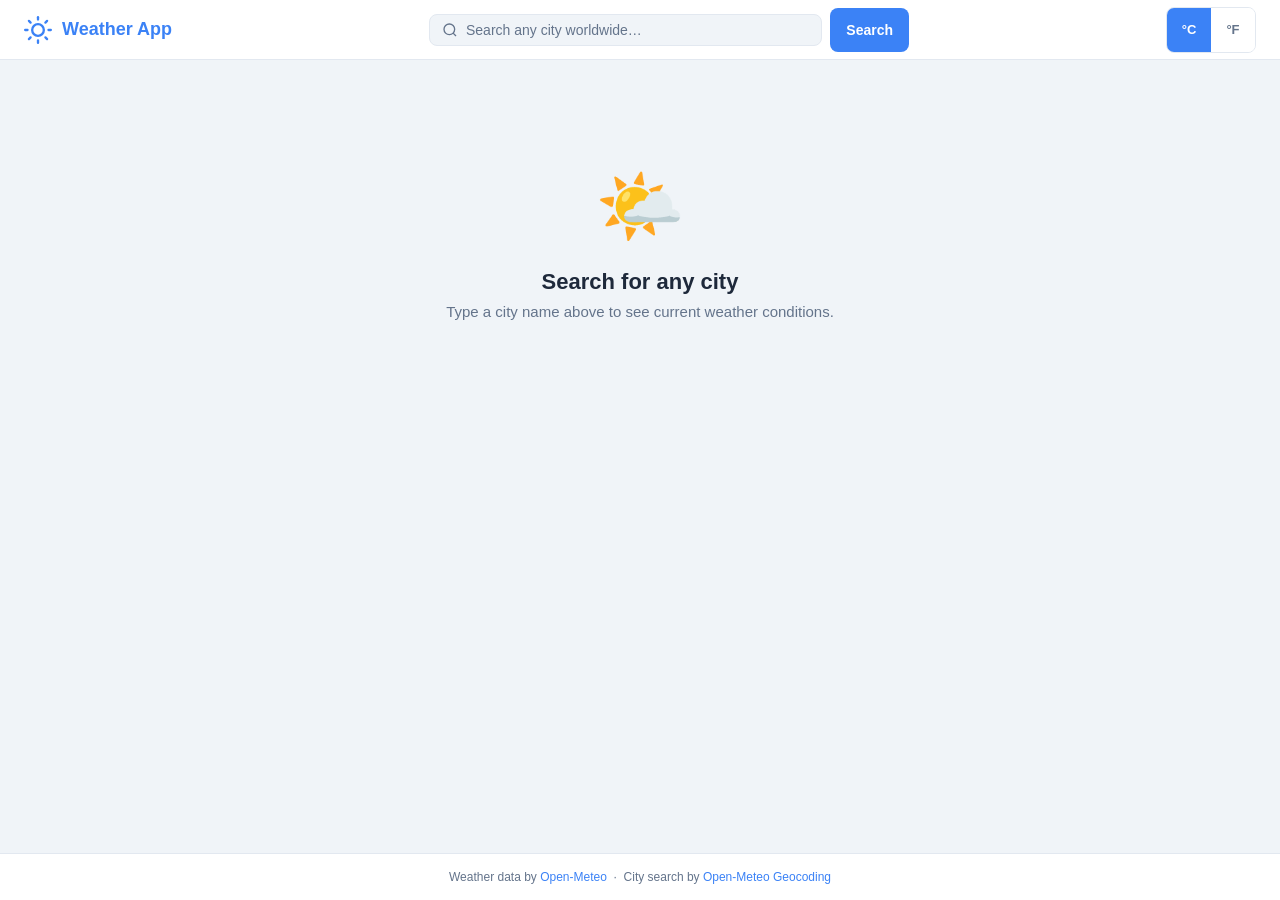
==== commit f04c1701: "feat(wp-81): Verify application functionality and accessibility Everything looks clean. Here's the s" ====
--- a/index.html
+++ b/index.html
@@ -21,6 +21,37 @@
 
   * { margin: 0; padding: 0; box-sizing: border-box; }
 
+  /* ── Skip navigation ─────────────────────────────────────────── */
+  .skip-link {
+    position: absolute;
+    top: -100%;
+    left: 16px;
+    z-index: 100;
+    padding: 8px 16px;
+    background: var(--accent);
+    color: white;
+    border-radius: 0 0 8px 8px;
+    font-size: 14px;
+    font-weight: 600;
+    text-decoration: none;
+  }
+
+  .skip-link:focus {
+    top: 0;
+  }
+
+  .sr-only {
+    position: absolute;
+    width: 1px;
+    height: 1px;
+    padding: 0;
+    margin: -1px;
+    overflow: hidden;
+    clip: rect(0, 0, 0, 0);
+    white-space: nowrap;
+    border: 0;
+  }
+
   body {
     font-family: -apple-system, BlinkMacSystemFont, "Segoe UI", Roboto, sans-serif;
     background: var(--bg-primary);
@@ -97,6 +128,17 @@
     font-size: 14px;
     width: 100%;
     color: var(--text-primary);
+    -webkit-appearance: none;
+    appearance: none;
+  }
+
+  /* Remove Safari search input decorations */
+  .search-box input[type="search"]::-webkit-search-decoration,
+  .search-box input[type="search"]::-webkit-search-cancel-button,
+  .search-box input[type="search"]::-webkit-search-results-button,
+  .search-box input[type="search"]::-webkit-search-results-decoration {
+    -webkit-appearance: none;
+    appearance: none;
   }
 
   .search-box input::placeholder { color: var(--text-secondary); }
@@ -257,7 +299,7 @@
   }
 
   #welcome-state .welcome-icon { font-size: 72px; margin-bottom: 20px; }
-  #welcome-state h2 { font-size: 22px; color: var(--text-primary); margin-bottom: 8px; font-weight: 700; }
+  #welcome-state h1 { font-size: 22px; color: var(--text-primary); margin-bottom: 8px; font-weight: 700; }
   #welcome-state p { font-size: 15px; }
 
   /* Loading state */
@@ -569,11 +611,52 @@
 
   footer a:hover { text-decoration: underline; }
 
+  /* ── Focus styles ─────────────────────────────────────────────── */
+  .search-btn:focus-visible,
+  .retry-btn:focus-visible,
+  .recent-chip:focus-visible,
+  .unit-toggle button:focus-visible {
+    outline: 2px solid var(--accent);
+    outline-offset: 2px;
+  }
+
+  /* ── Touch targets ──────────────────────────────────────────── */
+  .unit-toggle button {
+    min-width: 44px;
+    min-height: 44px;
+  }
+
+  .recent-chip {
+    min-height: 44px;
+  }
+
+  .search-btn {
+    min-height: 44px;
+  }
+
+  .retry-btn {
+    min-height: 44px;
+  }
+
+  .city-dropdown-item {
+    min-height: 44px;
+  }
+
+  /* ── Reduced motion ─────────────────────────────────────────── */
+  @media (prefers-reduced-motion: reduce) {
+    .spinner { animation: none; border-top-color: var(--accent); }
+    .search-spinner { animation: none; border-top-color: var(--accent); }
+    .state.active { animation: none; }
+    .forecast-day:hover { transform: none; }
+  }
+
   /* ── Error type icon variants ────────────────────────────────── */
   .error-icon { transition: none; }
 </style>
 </head>
 <body>
+
+<a href="#main-content" class="skip-link">Skip to main content</a>
 
 <header>
   <div class="logo">
@@ -608,6 +691,7 @@
           aria-label="City name"
           aria-autocomplete="list"
           aria-controls="city-dropdown"
+          aria-expanded="false"
           autocomplete="off"
           autocorrect="off"
           spellcheck="false"
@@ -625,9 +709,9 @@
   </div>
 </header>
 
-<main>
+<main id="main-content">
   <!-- Recent searches -->
-  <div class="recent-section" id="recent-section" aria-label="Recent searches">
+  <div class="recent-section" id="recent-section" role="region" aria-label="Recent searches">
     <div class="recent-label">Recent searches</div>
     <div class="recent-list" id="recent-list"></div>
   </div>
@@ -635,7 +719,7 @@
   <!-- Welcome state -->
   <div class="state active" id="welcome-state" aria-live="polite">
     <div class="welcome-icon" aria-hidden="true">🌤️</div>
-    <h2>Search for any city</h2>
+    <h1>Search for any city</h1>
     <p>Type a city name above to see current weather conditions.</p>
   </div>
 
@@ -660,9 +744,9 @@
 </main>
 
 <footer>
-  Weather data by <a href="https://open-meteo.com/" target="_blank" rel="noopener noreferrer">Open-Meteo</a>
+  Weather data by <a href="https://open-meteo.com/" target="_blank" rel="noopener noreferrer">Open-Meteo<span class="sr-only"> (opens in new tab)</span></a>
   &nbsp;&middot;&nbsp;
-  City search by <a href="https://open-meteo.com/en/docs/geocoding-api" target="_blank" rel="noopener noreferrer">Open-Meteo Geocoding</a>
+  City search by <a href="https://open-meteo.com/en/docs/geocoding-api" target="_blank" rel="noopener noreferrer">Open-Meteo Geocoding<span class="sr-only"> (opens in new tab)</span></a>
 </footer>
 
 <script>
@@ -913,12 +997,16 @@
 
   function showDropdown(suggestions) {
     var dropdown = document.getElementById("city-dropdown");
+    var input = document.getElementById("city-input");
     dropdown.innerHTML = "";
     highlightedIndex = -1;
+    input.setAttribute("aria-expanded", "true");
+    input.removeAttribute("aria-activedescendant");
 
     suggestions.forEach(function (city, idx) {
       var item = document.createElement("div");
       item.className = "city-dropdown-item";
+      item.id = "city-option-" + idx;
       item.setAttribute("role", "option");
       item.setAttribute("data-index", String(idx));
 
@@ -953,25 +1041,37 @@
 
   function hideDropdown() {
     var dropdown = document.getElementById("city-dropdown");
+    var input = document.getElementById("city-input");
     dropdown.hidden = true;
     dropdown.innerHTML = "";
     currentSuggestions = [];
     highlightedIndex = -1;
+    input.setAttribute("aria-expanded", "false");
+    input.removeAttribute("aria-activedescendant");
   }
 
   function showEmptyDropdown(query) {
     var dropdown = document.getElementById("city-dropdown");
-    dropdown.innerHTML = '<div class="city-dropdown-empty">No cities found for "' +
+    var input = document.getElementById("city-input");
+    dropdown.innerHTML = '<div class="city-dropdown-empty" role="alert">No cities found for "' +
       escapeHtml(query) + '"</div>';
     dropdown.hidden = false;
+    input.setAttribute("aria-expanded", "true");
   }
 
   function setHighlight(idx) {
     highlightedIndex = idx;
+    var input = document.getElementById("city-input");
     var items = document.querySelectorAll(".city-dropdown-item");
     items.forEach(function (item, i) {
       item.classList.toggle("highlighted", i === idx);
+      item.setAttribute("aria-selected", i === idx ? "true" : "false");
     });
+    if (idx >= 0) {
+      input.setAttribute("aria-activedescendant", "city-option-" + idx);
+    } else {
+      input.removeAttribute("aria-activedescendant");
+    }
   }
 
   /* ─── Debounced input handler ───────────────────────────────── */
@@ -1299,6 +1399,16 @@
     }
   });
 
+  // Unit toggle radio group: arrow key navigation per WAI-ARIA radio group pattern
+  document.querySelector(".unit-toggle").addEventListener("keydown", function (e) {
+    if (e.key === "ArrowLeft" || e.key === "ArrowRight") {
+      e.preventDefault();
+      var target = e.key === "ArrowLeft" ? "btn-c" : "btn-f";
+      document.getElementById(target).click();
+      document.getElementById(target).focus();
+    }
+  });
+
   document.getElementById("retry-btn").addEventListener("click", function () {
     if (lastCity) handleSearchByCity(lastCity);
     else showState("welcome-state");
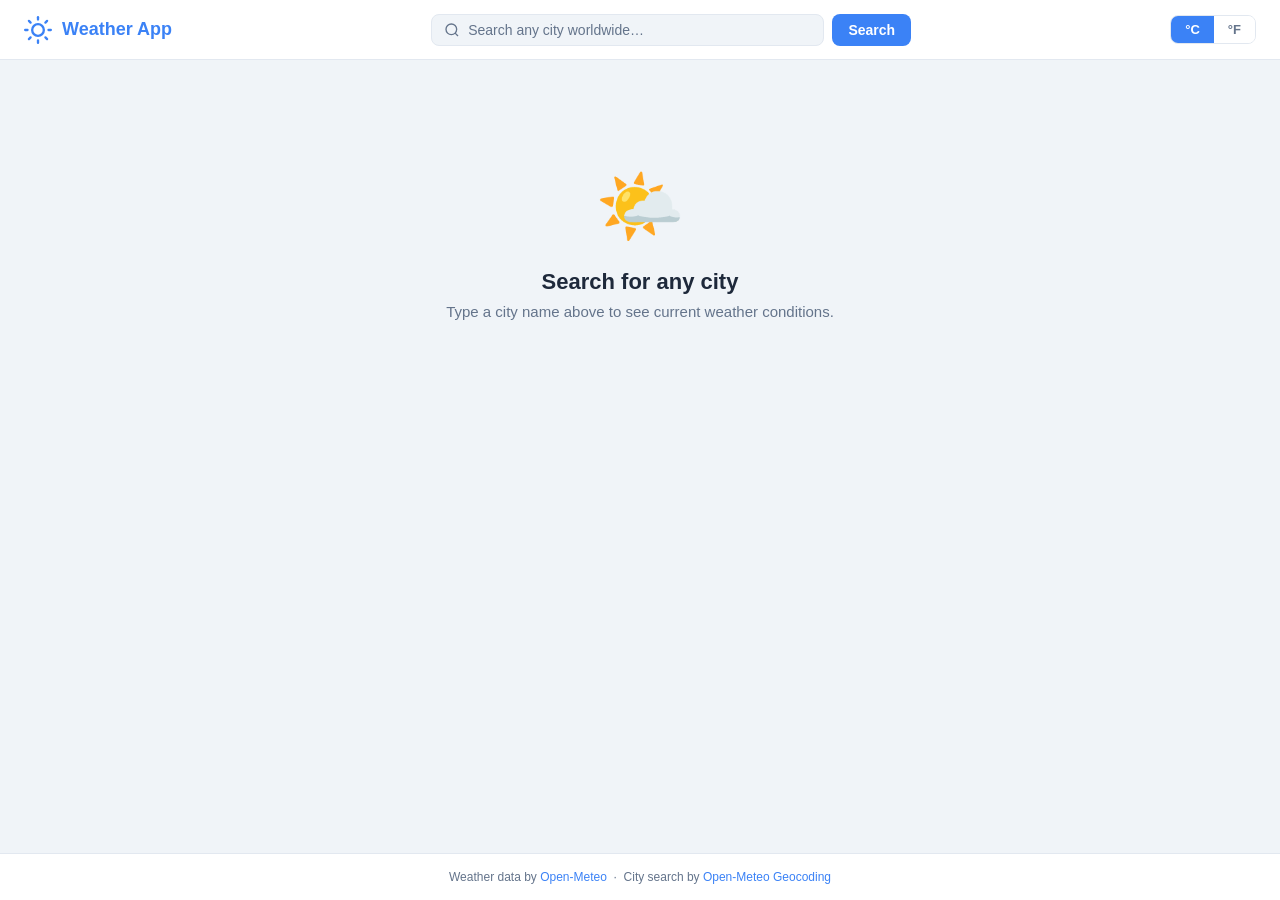
==== commit ef5fede4: "feat(wp-80): Implement error handling and edge cases (#27) All changes are scoped to the error handl" ====
--- a/index.html
+++ b/index.html
@@ -21,37 +21,6 @@
 
   * { margin: 0; padding: 0; box-sizing: border-box; }
 
-  /* ── Skip navigation ─────────────────────────────────────────── */
-  .skip-link {
-    position: absolute;
-    top: -100%;
-    left: 16px;
-    z-index: 100;
-    padding: 8px 16px;
-    background: var(--accent);
-    color: white;
-    border-radius: 0 0 8px 8px;
-    font-size: 14px;
-    font-weight: 600;
-    text-decoration: none;
-  }
-
-  .skip-link:focus {
-    top: 0;
-  }
-
-  .sr-only {
-    position: absolute;
-    width: 1px;
-    height: 1px;
-    padding: 0;
-    margin: -1px;
-    overflow: hidden;
-    clip: rect(0, 0, 0, 0);
-    white-space: nowrap;
-    border: 0;
-  }
-
   body {
     font-family: -apple-system, BlinkMacSystemFont, "Segoe UI", Roboto, sans-serif;
     background: var(--bg-primary);
@@ -128,17 +97,6 @@
     font-size: 14px;
     width: 100%;
     color: var(--text-primary);
-    -webkit-appearance: none;
-    appearance: none;
-  }
-
-  /* Remove Safari search input decorations */
-  .search-box input[type="search"]::-webkit-search-decoration,
-  .search-box input[type="search"]::-webkit-search-cancel-button,
-  .search-box input[type="search"]::-webkit-search-results-button,
-  .search-box input[type="search"]::-webkit-search-results-decoration {
-    -webkit-appearance: none;
-    appearance: none;
   }
 
   .search-box input::placeholder { color: var(--text-secondary); }
@@ -299,7 +257,7 @@
   }
 
   #welcome-state .welcome-icon { font-size: 72px; margin-bottom: 20px; }
-  #welcome-state h1 { font-size: 22px; color: var(--text-primary); margin-bottom: 8px; font-weight: 700; }
+  #welcome-state h2 { font-size: 22px; color: var(--text-primary); margin-bottom: 8px; font-weight: 700; }
   #welcome-state p { font-size: 15px; }
 
   /* Loading state */
@@ -611,52 +569,11 @@
 
   footer a:hover { text-decoration: underline; }
 
-  /* ── Focus styles ─────────────────────────────────────────────── */
-  .search-btn:focus-visible,
-  .retry-btn:focus-visible,
-  .recent-chip:focus-visible,
-  .unit-toggle button:focus-visible {
-    outline: 2px solid var(--accent);
-    outline-offset: 2px;
-  }
-
-  /* ── Touch targets ──────────────────────────────────────────── */
-  .unit-toggle button {
-    min-width: 44px;
-    min-height: 44px;
-  }
-
-  .recent-chip {
-    min-height: 44px;
-  }
-
-  .search-btn {
-    min-height: 44px;
-  }
-
-  .retry-btn {
-    min-height: 44px;
-  }
-
-  .city-dropdown-item {
-    min-height: 44px;
-  }
-
-  /* ── Reduced motion ─────────────────────────────────────────── */
-  @media (prefers-reduced-motion: reduce) {
-    .spinner { animation: none; border-top-color: var(--accent); }
-    .search-spinner { animation: none; border-top-color: var(--accent); }
-    .state.active { animation: none; }
-    .forecast-day:hover { transform: none; }
-  }
-
   /* ── Error type icon variants ────────────────────────────────── */
   .error-icon { transition: none; }
 </style>
 </head>
 <body>
-
-<a href="#main-content" class="skip-link">Skip to main content</a>
 
 <header>
   <div class="logo">
@@ -691,7 +608,6 @@
           aria-label="City name"
           aria-autocomplete="list"
           aria-controls="city-dropdown"
-          aria-expanded="false"
           autocomplete="off"
           autocorrect="off"
           spellcheck="false"
@@ -709,9 +625,9 @@
   </div>
 </header>
 
-<main id="main-content">
+<main>
   <!-- Recent searches -->
-  <div class="recent-section" id="recent-section" role="region" aria-label="Recent searches">
+  <div class="recent-section" id="recent-section" aria-label="Recent searches">
     <div class="recent-label">Recent searches</div>
     <div class="recent-list" id="recent-list"></div>
   </div>
@@ -719,7 +635,7 @@
   <!-- Welcome state -->
   <div class="state active" id="welcome-state" aria-live="polite">
     <div class="welcome-icon" aria-hidden="true">🌤️</div>
-    <h1>Search for any city</h1>
+    <h2>Search for any city</h2>
     <p>Type a city name above to see current weather conditions.</p>
   </div>
 
@@ -744,9 +660,9 @@
 </main>
 
 <footer>
-  Weather data by <a href="https://open-meteo.com/" target="_blank" rel="noopener noreferrer">Open-Meteo<span class="sr-only"> (opens in new tab)</span></a>
+  Weather data by <a href="https://open-meteo.com/" target="_blank" rel="noopener noreferrer">Open-Meteo</a>
   &nbsp;&middot;&nbsp;
-  City search by <a href="https://open-meteo.com/en/docs/geocoding-api" target="_blank" rel="noopener noreferrer">Open-Meteo Geocoding<span class="sr-only"> (opens in new tab)</span></a>
+  City search by <a href="https://open-meteo.com/en/docs/geocoding-api" target="_blank" rel="noopener noreferrer">Open-Meteo Geocoding</a>
 </footer>
 
 <script>
@@ -997,16 +913,12 @@
 
   function showDropdown(suggestions) {
     var dropdown = document.getElementById("city-dropdown");
-    var input = document.getElementById("city-input");
     dropdown.innerHTML = "";
     highlightedIndex = -1;
-    input.setAttribute("aria-expanded", "true");
-    input.removeAttribute("aria-activedescendant");
 
     suggestions.forEach(function (city, idx) {
       var item = document.createElement("div");
       item.className = "city-dropdown-item";
-      item.id = "city-option-" + idx;
       item.setAttribute("role", "option");
       item.setAttribute("data-index", String(idx));
 
@@ -1041,37 +953,25 @@
 
   function hideDropdown() {
     var dropdown = document.getElementById("city-dropdown");
-    var input = document.getElementById("city-input");
     dropdown.hidden = true;
     dropdown.innerHTML = "";
     currentSuggestions = [];
     highlightedIndex = -1;
-    input.setAttribute("aria-expanded", "false");
-    input.removeAttribute("aria-activedescendant");
   }
 
   function showEmptyDropdown(query) {
     var dropdown = document.getElementById("city-dropdown");
-    var input = document.getElementById("city-input");
-    dropdown.innerHTML = '<div class="city-dropdown-empty" role="alert">No cities found for "' +
+    dropdown.innerHTML = '<div class="city-dropdown-empty">No cities found for "' +
       escapeHtml(query) + '"</div>';
     dropdown.hidden = false;
-    input.setAttribute("aria-expanded", "true");
   }
 
   function setHighlight(idx) {
     highlightedIndex = idx;
-    var input = document.getElementById("city-input");
     var items = document.querySelectorAll(".city-dropdown-item");
     items.forEach(function (item, i) {
       item.classList.toggle("highlighted", i === idx);
-      item.setAttribute("aria-selected", i === idx ? "true" : "false");
     });
-    if (idx >= 0) {
-      input.setAttribute("aria-activedescendant", "city-option-" + idx);
-    } else {
-      input.removeAttribute("aria-activedescendant");
-    }
   }
 
   /* ─── Debounced input handler ───────────────────────────────── */
@@ -1282,7 +1182,14 @@
   /* ─── Handle form submit: geocode if needed ─────────────────── */
   async function handleFormSubmit(query) {
     query = query.trim();
-    if (!query) return;
+    if (!query) {
+      showError("Please enter a city name to search for weather.", "notfound");
+      return;
+    }
+    if (query.length > 200) {
+      showError("City name is too long. Please enter a valid city name.", "notfound");
+      return;
+    }
 
     // Use highlighted or first suggestion if available
     var targetSuggestion = null;
@@ -1399,16 +1306,6 @@
     }
   });
 
-  // Unit toggle radio group: arrow key navigation per WAI-ARIA radio group pattern
-  document.querySelector(".unit-toggle").addEventListener("keydown", function (e) {
-    if (e.key === "ArrowLeft" || e.key === "ArrowRight") {
-      e.preventDefault();
-      var target = e.key === "ArrowLeft" ? "btn-c" : "btn-f";
-      document.getElementById(target).click();
-      document.getElementById(target).focus();
-    }
-  });
-
   document.getElementById("retry-btn").addEventListener("click", function () {
     if (lastCity) handleSearchByCity(lastCity);
     else showState("welcome-state");
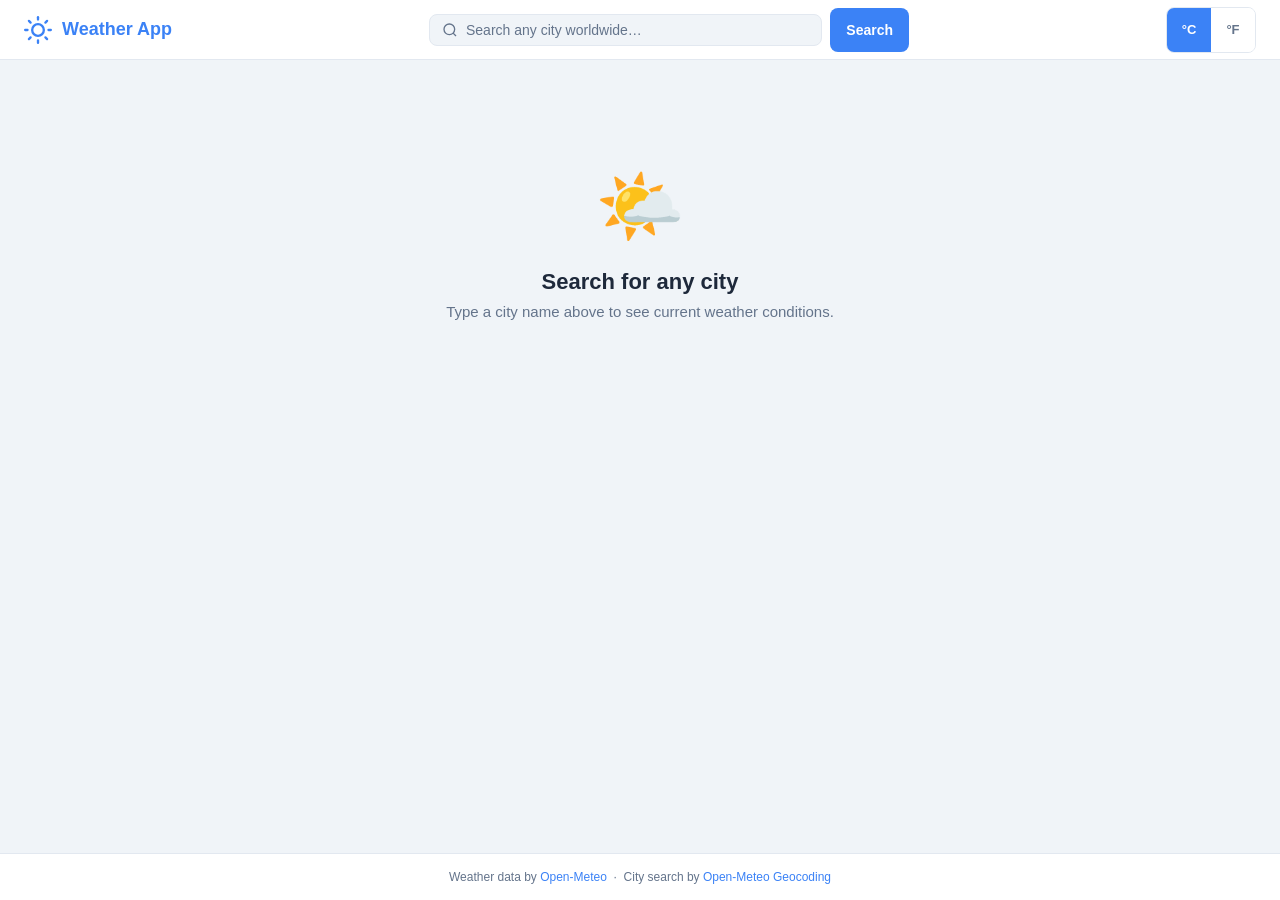
==== commit e063a450: "feat(wp-81): Verify application functionality and accessibility (#28) Everything looks clean. Here's" ====
--- a/index.html
+++ b/index.html
@@ -21,6 +21,37 @@
 
   * { margin: 0; padding: 0; box-sizing: border-box; }
 
+  /* ── Skip navigation ─────────────────────────────────────────── */
+  .skip-link {
+    position: absolute;
+    top: -100%;
+    left: 16px;
+    z-index: 100;
+    padding: 8px 16px;
+    background: var(--accent);
+    color: white;
+    border-radius: 0 0 8px 8px;
+    font-size: 14px;
+    font-weight: 600;
+    text-decoration: none;
+  }
+
+  .skip-link:focus {
+    top: 0;
+  }
+
+  .sr-only {
+    position: absolute;
+    width: 1px;
+    height: 1px;
+    padding: 0;
+    margin: -1px;
+    overflow: hidden;
+    clip: rect(0, 0, 0, 0);
+    white-space: nowrap;
+    border: 0;
+  }
+
   body {
     font-family: -apple-system, BlinkMacSystemFont, "Segoe UI", Roboto, sans-serif;
     background: var(--bg-primary);
@@ -97,6 +128,17 @@
     font-size: 14px;
     width: 100%;
     color: var(--text-primary);
+    -webkit-appearance: none;
+    appearance: none;
+  }
+
+  /* Remove Safari search input decorations */
+  .search-box input[type="search"]::-webkit-search-decoration,
+  .search-box input[type="search"]::-webkit-search-cancel-button,
+  .search-box input[type="search"]::-webkit-search-results-button,
+  .search-box input[type="search"]::-webkit-search-results-decoration {
+    -webkit-appearance: none;
+    appearance: none;
   }
 
   .search-box input::placeholder { color: var(--text-secondary); }
@@ -257,7 +299,7 @@
   }
 
   #welcome-state .welcome-icon { font-size: 72px; margin-bottom: 20px; }
-  #welcome-state h2 { font-size: 22px; color: var(--text-primary); margin-bottom: 8px; font-weight: 700; }
+  #welcome-state h1 { font-size: 22px; color: var(--text-primary); margin-bottom: 8px; font-weight: 700; }
   #welcome-state p { font-size: 15px; }
 
   /* Loading state */
@@ -569,11 +611,52 @@
 
   footer a:hover { text-decoration: underline; }
 
+  /* ── Focus styles ─────────────────────────────────────────────── */
+  .search-btn:focus-visible,
+  .retry-btn:focus-visible,
+  .recent-chip:focus-visible,
+  .unit-toggle button:focus-visible {
+    outline: 2px solid var(--accent);
+    outline-offset: 2px;
+  }
+
+  /* ── Touch targets ──────────────────────────────────────────── */
+  .unit-toggle button {
+    min-width: 44px;
+    min-height: 44px;
+  }
+
+  .recent-chip {
+    min-height: 44px;
+  }
+
+  .search-btn {
+    min-height: 44px;
+  }
+
+  .retry-btn {
+    min-height: 44px;
+  }
+
+  .city-dropdown-item {
+    min-height: 44px;
+  }
+
+  /* ── Reduced motion ─────────────────────────────────────────── */
+  @media (prefers-reduced-motion: reduce) {
+    .spinner { animation: none; border-top-color: var(--accent); }
+    .search-spinner { animation: none; border-top-color: var(--accent); }
+    .state.active { animation: none; }
+    .forecast-day:hover { transform: none; }
+  }
+
   /* ── Error type icon variants ────────────────────────────────── */
   .error-icon { transition: none; }
 </style>
 </head>
 <body>
+
+<a href="#main-content" class="skip-link">Skip to main content</a>
 
 <header>
   <div class="logo">
@@ -608,6 +691,7 @@
           aria-label="City name"
           aria-autocomplete="list"
           aria-controls="city-dropdown"
+          aria-expanded="false"
           autocomplete="off"
           autocorrect="off"
           spellcheck="false"
@@ -625,9 +709,9 @@
   </div>
 </header>
 
-<main>
+<main id="main-content">
   <!-- Recent searches -->
-  <div class="recent-section" id="recent-section" aria-label="Recent searches">
+  <div class="recent-section" id="recent-section" role="region" aria-label="Recent searches">
     <div class="recent-label">Recent searches</div>
     <div class="recent-list" id="recent-list"></div>
   </div>
@@ -635,7 +719,7 @@
   <!-- Welcome state -->
   <div class="state active" id="welcome-state" aria-live="polite">
     <div class="welcome-icon" aria-hidden="true">🌤️</div>
-    <h2>Search for any city</h2>
+    <h1>Search for any city</h1>
     <p>Type a city name above to see current weather conditions.</p>
   </div>
 
@@ -660,9 +744,9 @@
 </main>
 
 <footer>
-  Weather data by <a href="https://open-meteo.com/" target="_blank" rel="noopener noreferrer">Open-Meteo</a>
+  Weather data by <a href="https://open-meteo.com/" target="_blank" rel="noopener noreferrer">Open-Meteo<span class="sr-only"> (opens in new tab)</span></a>
   &nbsp;&middot;&nbsp;
-  City search by <a href="https://open-meteo.com/en/docs/geocoding-api" target="_blank" rel="noopener noreferrer">Open-Meteo Geocoding</a>
+  City search by <a href="https://open-meteo.com/en/docs/geocoding-api" target="_blank" rel="noopener noreferrer">Open-Meteo Geocoding<span class="sr-only"> (opens in new tab)</span></a>
 </footer>
 
 <script>
@@ -913,12 +997,16 @@
 
   function showDropdown(suggestions) {
     var dropdown = document.getElementById("city-dropdown");
+    var input = document.getElementById("city-input");
     dropdown.innerHTML = "";
     highlightedIndex = -1;
+    input.setAttribute("aria-expanded", "true");
+    input.removeAttribute("aria-activedescendant");
 
     suggestions.forEach(function (city, idx) {
       var item = document.createElement("div");
       item.className = "city-dropdown-item";
+      item.id = "city-option-" + idx;
       item.setAttribute("role", "option");
       item.setAttribute("data-index", String(idx));
 
@@ -953,25 +1041,37 @@
 
   function hideDropdown() {
     var dropdown = document.getElementById("city-dropdown");
+    var input = document.getElementById("city-input");
     dropdown.hidden = true;
     dropdown.innerHTML = "";
     currentSuggestions = [];
     highlightedIndex = -1;
+    input.setAttribute("aria-expanded", "false");
+    input.removeAttribute("aria-activedescendant");
   }
 
   function showEmptyDropdown(query) {
     var dropdown = document.getElementById("city-dropdown");
-    dropdown.innerHTML = '<div class="city-dropdown-empty">No cities found for "' +
+    var input = document.getElementById("city-input");
+    dropdown.innerHTML = '<div class="city-dropdown-empty" role="alert">No cities found for "' +
       escapeHtml(query) + '"</div>';
     dropdown.hidden = false;
+    input.setAttribute("aria-expanded", "true");
   }
 
   function setHighlight(idx) {
     highlightedIndex = idx;
+    var input = document.getElementById("city-input");
     var items = document.querySelectorAll(".city-dropdown-item");
     items.forEach(function (item, i) {
       item.classList.toggle("highlighted", i === idx);
+      item.setAttribute("aria-selected", i === idx ? "true" : "false");
     });
+    if (idx >= 0) {
+      input.setAttribute("aria-activedescendant", "city-option-" + idx);
+    } else {
+      input.removeAttribute("aria-activedescendant");
+    }
   }
 
   /* ─── Debounced input handler ───────────────────────────────── */
@@ -1306,6 +1406,16 @@
     }
   });
 
+  // Unit toggle radio group: arrow key navigation per WAI-ARIA radio group pattern
+  document.querySelector(".unit-toggle").addEventListener("keydown", function (e) {
+    if (e.key === "ArrowLeft" || e.key === "ArrowRight") {
+      e.preventDefault();
+      var target = e.key === "ArrowLeft" ? "btn-c" : "btn-f";
+      document.getElementById(target).click();
+      document.getElementById(target).focus();
+    }
+  });
+
   document.getElementById("retry-btn").addEventListener("click", function () {
     if (lastCity) handleSearchByCity(lastCity);
     else showState("welcome-state");
